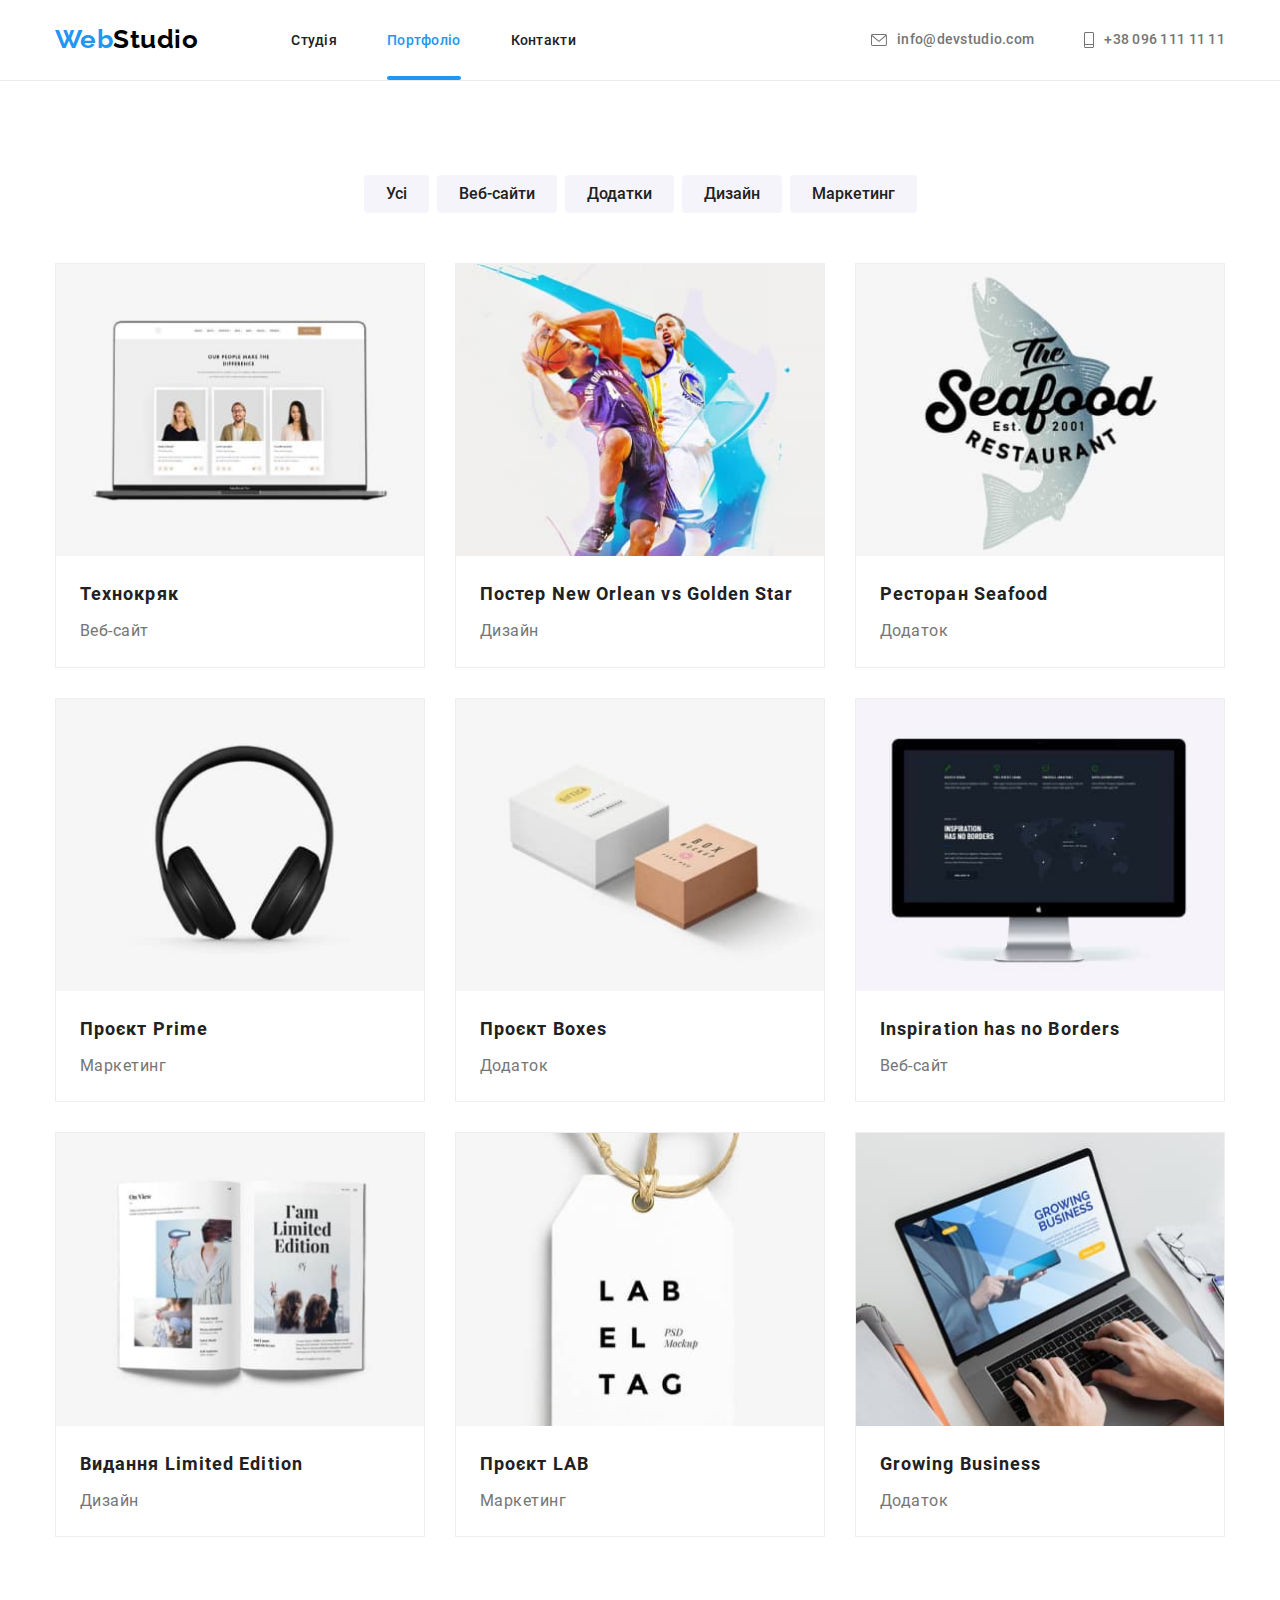
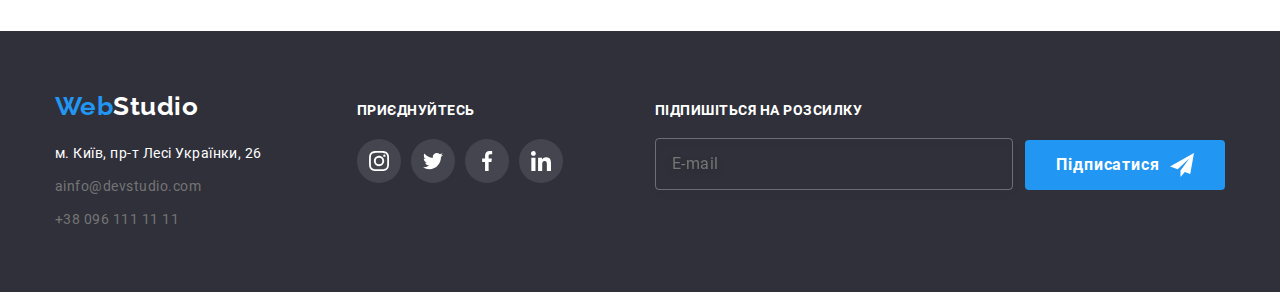
==== portfolio.html @ 69c7e371 "Клонує ДЗ-7" ====
<!DOCTYPE html>
<html lang="uk">
  <head>
    <meta charset="UTF-8" />
    <meta http-equiv="X-UA-Compatible" content="IE=edge" />
    <meta name="viewport" content="width=device-width, initial-scale=1.0" />
    <title>Portfolio</title>
    <link
      rel="stylesheet"
      href="https://cdnjs.cloudflare.com/ajax/libs/modern-normalize/1.1.0/modern-normalize.min.css"
    />
    <link rel="stylesheet" href="./css/main.min.css" />
  </head>
  <body>
    <header class="header">
      <div class="container">
        <div class="header__navigation">
          <nav class="site-nav">
            <a href="./index.html" lang="en" class="logo header__logo">
              <span>Web</span><span class="logo__text-studio">Studio</span>
            </a>
            <ul class="site-nav__list">
              <li class="site-nav__item">
                <a class="site-nav__link" href="./index.html">Студія</a>
              </li>
              <li class="site-nav__item">
                <a
                  class="site-nav__link site-nav__link--current"
                  href="./portfolio.html"
                  >Портфоліо</a
                >
              </li>
              <li class="site-nav__item">
                <a class="site-nav__link" href="#">Контакти</a>
              </li>
            </ul>
          </nav>
          <ul class="contacts">
            <li class="contacts__item">
              <a class="contacts__link" href="mailto:info@devstudio.com">
                <svg class="contacts__icon" width="16px" height="12px">
                  <use href="./images/icons.svg#icon-envelope"></use>
                </svg>
                info@devstudio.com</a
              >
            </li>
            <li class="contacts__item">
              <a class="contacts__link" href="tel:+380961111111">
                <svg class="contacts__icon" width="10px" height="16px">
                  <use href="./images/icons.svg#icon-smartphone"></use>
                </svg>
                +38 096 111 11 11</a
              >
            </li>
          </ul>
        </div>
      </div>
    </header>
    <main>
      <section>
        <div class="container">
          <h1 class="visually-hidden">Портфоліо</h1>
          <ul class="filter">
            <li class="filter__item">
              <button
                class="filter__button filter__button--unusual-padding"
                type="button"
              >
                Усі
              </button>
            </li>
            <li class="filter__item">
              <button class="filter__button" type="button">Веб-сайти</button>
            </li>
            <li class="filter__item">
              <button class="filter__button" type="button">Додатки</button>
            </li>
            <li class="filter__item">
              <button class="filter__button" type="button">Дизайн</button>
            </li>
            <li class="filter__item">
              <button class="filter__button" type="button">Маркетинг</button>
            </li>
          </ul>
          <ul class="portfolio-list">
            <li class="project">
              <a class="project__link" href="">
                <div class="project__sub">
                  <div class="project__sub-overlay">
                    <p class="project__sub-text">
                      Ресурс пропонує комплексні пропозиції з різним рівнем
                      функціоналу та сервісів. Все це дозволить відвідувачу
                      отримати вичерпні відомості про компанію чи приватну
                      особу.
                    </p>
                  </div>
                  <img
                    src="./images/portfolio1.jpg"
                    alt="на ноутбуці відкиритий веб-сайт"
                    width="370"
                    height="294"
                  />
                </div>
                <div class="project__text-wrapper">
                  <h2 class="project__title">Технокряк</h2>
                  <p class="project__text">Веб-сайт</p>
                </div>
              </a>
            </li>
            <li class="project">
              <a class="project__link" href="">
                <div class="project__sub">
                  <div class="project__sub-overlay">
                    <p class="project__sub-text">
                      Ресурс пропонує комплексні пропозиції з різним рівнем
                      функціоналу та сервісів. Все це дозволить відвідувачу
                      отримати вичерпні відомості про компанію чи приватну
                      особу.
                    </p>
                  </div>
                  <img
                    src="./images/portfolio2.jpg"
                    alt="два баскетболісти"
                    width="370"
                    height="294"
                  />
                </div>
                <div class="project__text-wrapper">
                  <h2 class="project__title">
                    Постер <span lang="en">New Orlean vs Golden Star</span>
                  </h2>
                  <p class="project__text">Дизайн</p>
                </div></a
              >
            </li>
            <li class="project">
              <a class="project__link" href=""
                ><div class="project__sub">
                  <div class="project__sub-overlay">
                    <p class="project__sub-text">
                      Ресурс пропонує комплексні пропозиції з різним рівнем
                      функціоналу та сервісів. Все це дозволить відвідувачу
                      отримати вичерпні відомості про компанію чи приватну
                      особу.
                    </p>
                  </div>
                  <img
                    src="./images/portfolio3.jpg"
                    alt="логотип ресторану"
                    width="370"
                    height="294"
                  />
                </div>
                <div class="project__text-wrapper">
                  <h2 class="project__title">
                    Ресторан <span lang="en">Seafood</span>
                  </h2>
                  <p class="project__text">Додаток</p>
                </div></a
              >
            </li>
            <li class="project">
              <a class="project__link" href=""
                ><div class="project__sub">
                  <div class="project__sub-overlay">
                    <p class="project__sub-text">
                      Ресурс пропонує комплексні пропозиції з різним рівнем
                      функціоналу та сервісів. Все це дозволить відвідувачу
                      отримати вичерпні відомості про компанію чи приватну
                      особу.
                    </p>
                  </div>
                  <img
                    src="./images/portfolio4.jpg"
                    alt="навушники"
                    width="370"
                    height="294"
                  />
                </div>
                <div class="project__text-wrapper">
                  <h2 class="project__title">
                    Проєкт <span lang="en">Prime</span>
                  </h2>
                  <p class="project__text">Маркетинг</p>
                </div></a
              >
            </li>
            <li class="project">
              <a class="project__link" href=""
                ><div class="project__sub">
                  <div class="project__sub-overlay">
                    <p class="project__sub-text">
                      Ресурс пропонує комплексні пропозиції з різним рівнем
                      функціоналу та сервісів. Все це дозволить відвідувачу
                      отримати вичерпні відомості про компанію чи приватну
                      особу.
                    </p>
                  </div>
                  <img
                    src="./images/portfolio5.jpg"
                    alt="два подарункові бокси"
                    width="370"
                    height="294"
                  />
                </div>

                <div class="project__text-wrapper">
                  <h2 class="project__title">
                    Проєкт <span lang="en">Boxes</span>
                  </h2>
                  <p class="project__text">Додаток</p>
                </div></a
              >
            </li>
            <li class="project">
              <a class="project__link" href="">
                <div class="project__sub">
                  <div class="project__sub-overlay">
                    <p class="project__sub-text">
                      Ресурс пропонує комплексні пропозиції з різним рівнем
                      функціоналу та сервісів. Все це дозволить відвідувачу
                      отримати вичерпні відомості про компанію чи приватну
                      особу.
                    </p>
                  </div>
                  <img
                    src="./images/portfolio6.jpg"
                    alt="моноблок"
                    width="370"
                    height="294"
                  />
                </div>
                <div class="project__text-wrapper">
                  <h2 class="project__title" lang="en">
                    Inspiration has no Borders
                  </h2>
                  <p class="project__text">Веб-сайт</p>
                </div></a
              >
            </li>
            <li class="project">
              <a class="project__link" href=""
                ><div class="project__sub">
                  <div class="project__sub-overlay">
                    <p class="project__sub-text">
                      Ресурс пропонує комплексні пропозиції з різним рівнем
                      функціоналу та сервісів. Все це дозволить відвідувачу
                      отримати вичерпні відомості про компанію чи приватну
                      особу.
                    </p>
                  </div>
                  <img
                    src="./images/portfolio7.jpg"
                    alt="книга"
                    width="370"
                    height="294"
                  />
                </div>
                <div class="project__text-wrapper">
                  <h2 class="project__title">
                    Видання <span lang="en">Limited Edition</span>
                  </h2>
                  <p class="project__text">Дизайн</p>
                </div></a
              >
            </li>
            <li class="project">
              <a class="project__link" href=""
                ><div class="project__sub">
                  <div class="project__sub-overlay">
                    <p class="project__sub-text">
                      Ресурс пропонує комплексні пропозиції з різним рівнем
                      функціоналу та сервісів. Все це дозволить відвідувачу
                      отримати вичерпні відомості про компанію чи приватну
                      особу.
                    </p>
                  </div>
                  <img
                    src="./images/portfolio8.jpg"
                    alt="бирка"
                    width="370"
                    height="294"
                  />
                </div>
                <div class="project__text-wrapper">
                  <h2 class="project__title">Проєкт <span>LAB</span></h2>
                  <p class="project__text">Маркетинг</p>
                </div></a
              >
            </li>
            <li class="project">
              <a class="project__link" href=""
                ><div class="project__sub">
                  <div class="project__sub-overlay">
                    <p class="project__sub-text">
                      Ресурс пропонує комплексні пропозиції з різним рівнем
                      функціоналу та сервісів. Все це дозволить відвідувачу
                      отримати вичерпні відомості про компанію чи приватну
                      особу.
                    </p>
                  </div>
                  <img
                    src="./images/portfolio9.jpg"
                    alt="людина користується ноутбуком"
                    width="370"
                    height="294"
                  />
                </div>
                <div class="project__text-wrapper">
                  <h2 class="project__title" lang="en">Growing Business</h2>
                  <p class="project__text">Додаток</p>
                </div></a
              >
            </li>
          </ul>
        </div>
      </section>
    </main>
    <footer class="footer">
      <div class="container">
        <div class="footer__container">
          <div class="footer__address-wrapper">
            <a class="logo footer__logo" href="./index.html" lang="en"
              ><span>Web</span
              ><span class="logo__text-studio logo__text-studio--white"
                >Studio</span
              ></a
            >
            <address>
              <ul class="footer__address-list">
                <li class="footer__address-item">
                  <a
                    class="footer__maps-link"
                    href="https://goo.gl/maps/6qPxD2orj38JxUZa8"
                    target="_blank"
                    rel="noopener noreferrer nofollow"
                    >м. Київ, пр-т Лесі Українки, 26</a
                  >
                </li>
                <li class="footer__address-item">
                  <a
                    class="footer__contact-link"
                    href="mailto:ainfo@devstudio.com"
                    >ainfo@devstudio.com</a
                  >
                </li>
                <li class="footer__address-item">
                  <a class="footer__contact-link" href="tel:+380961111111"
                    >+38 096 111 11 11</a
                  >
                </li>
              </ul>
            </address>
          </div>
          <div class="footer__follow">
            <h3 class="footer__folow-title">Приєднуйтесь</h3>
            <ul class="footer__follow-list">
              <li class="footer__follow-item">
                <a class="footer__follow-link" href="">
                  <svg class="footer__follow-icon" width="20" height="20">
                    <use href="./images/icons.svg#icon-instagram"></use>
                  </svg>
                </a>
              </li>
              <li class="footer__follow-item">
                <a class="footer__follow-link" href="">
                  <svg class="footer__follow-icon" width="20" height="20">
                    <use href="./images/icons.svg#icon-twitter"></use>
                  </svg>
                </a>
              </li>
              <li class="footer__follow-item">
                <a class="footer__follow-link" href="">
                  <svg class="footer__follow-icon" width="20" height="20">
                    <use href="./images/icons.svg#icon-facebook"></use>
                  </svg>
                </a>
              </li>
              <li class="footer__follow-item">
                <a class="footer__follow-link" href="">
                  <svg class="footer__follow-icon" width="20" height="20">
                    <use href="./images/icons.svg#icon-linkedin"></use>
                  </svg>
                </a>
              </li>
            </ul>
          </div>
          <div class="footer__subscribe-block">
            <h3 class="footer__subscribe-title">Підпишіться на розсилку</h3>
            <form class="footer__subscribe" name="subscribe-form">
              <label class="footer__subscribe-label"
                ><input
                  class="footer__subscribe-email"
                  type="email"
                  name="subscribe-email"
                  placeholder="E-mail"
              /></label>
              <button class="button footer__button" type="submit">
                Підписатися
                <svg class="footer__subscribe-icon" width="24" height="24">
                  <use href="./images/icons.svg#icon-send"></use>
                </svg>
              </button>
            </form>
          </div>
        </div>
      </div>
    </footer>
  </body>
</html>
---- css/main.min.css ----
@font-face{font-family:"Roboto";src:url("../../fonts/Roboto-Black.woff2") format("woff2"),url("../../fonts/Roboto-Black.woff") format("woff");font-weight:900;font-style:normal;font-display:swap}@font-face{font-family:"Roboto";src:url("../../fonts/Roboto-Bold.woff2") format("woff2"),url("../../fonts/Roboto-Bold.woff") format("woff");font-weight:700;font-style:normal;font-display:swap}@font-face{font-family:"Raleway";src:url("../../fonts/Raleway-Bold.woff2") format("woff2"),url("../../fonts/Raleway-Bold.woff") format("woff");font-weight:700;font-style:normal;font-display:swap}@font-face{font-family:"Roboto";src:url("../../fonts/Roboto-Medium.woff2") format("woff2"),url("../../fonts/Roboto-Medium.woff") format("woff");font-weight:500;font-style:normal;font-display:swap}@font-face{font-family:"Roboto";src:url("../../fonts/Roboto-Regular.woff2") format("woff2"),url("../../fonts/Roboto-Regular.woff") format("woff");font-weight:400;font-style:normal;font-display:swap}.team-section__list,.team-cards__net,.price,.portfolio-list,.contacts,.site-nav__list,.footer__follow-list,.footer__address-list,.filter,.clients,.advantages__list{list-style:none;margin:0px;padding:0px}.visually-hidden{position:absolute;white-space:nowrap;width:1px;height:1px;overflow:hidden;border:0;padding:0;clip:rect(0 0 0 0);-webkit-clip-path:inset(50%);clip-path:inset(50%);margin:-1px}h1,h2,h3,h4,h5,h6,p{margin:0;padding:0}body{background-color:#fff;color:#757575;font-family:"Roboto",sans-serif;letter-spacing:.03em}.container{width:100%;max-width:1200px;margin:0 auto;padding-right:15px;padding-left:15px}img{display:block;max-width:100%;height:auto}.advantages{margin-right:auto;margin-left:auto;padding-top:94px;padding-bottom:94px}.advantages__list{display:flex;gap:30px}.advantages__icon-wrapper{display:flex;align-items:center;justify-content:center;width:100%;height:120px;margin-bottom:30px;background-color:#f5f4fa;border-radius:4px}.advantages__item{width:calc((100% - 90px)/4);margin-right:30px}.advantages__item:last-child{margin-right:0}.advantages__secondary-title{margin-top:0px;margin-bottom:10px;color:#212121;font-weight:700;font-size:14px;line-height:1.14;text-transform:uppercase}.advantages__text{margin:0px;font-size:14px;line-height:1.71}.backdrop{position:fixed;top:0;left:0;width:100vw;height:100vh;transform:scale(1);transition:transform 1000ms cubic-bezier(0.4, 0, 0.2, 1),opacity 1000ms cubic-bezier(0.4, 0, 0.2, 1);background-color:rgba(0,0,0,.2)}.backdrop.is-hidden{transform:scale(0);transition:transform 1000ms cubic-bezier(0.4, 0, 0.2, 1),opacity 1000ms cubic-bezier(0.4, 0, 0.2, 1),visibility 1000ms cubic-bezier(0.4, 0, 0.2, 1)}.button{display:flex;align-items:center;justify-content:center;min-width:200px;height:50px;padding:10px;font-family:"Roboto",sans-serif;font-style:normal;font-weight:700;font-size:16px;line-height:1.9;letter-spacing:.06em;transition:color 250ms cubic-bezier(0.4, 0, 0.2, 1),background-color 250ms cubic-bezier(0.4, 0, 0.2, 1),border-radius 250ms cubic-bezier(0.4, 0, 0.2, 1),box-shadow 250ms cubic-bezier(0.4, 0, 0.2, 1);border:0px solid rgba(0,0,0,0);border-radius:4px;color:#fff;background-color:#2196f3;outline:none;cursor:pointer}.button:hover,.button:focus{background-color:#188ce8;box-shadow:0px 4px 4px rgba(0,0,0,.15)}.hero__button{padding:10px 32px;margin:auto}.footer__button__button:hover,.footer__button__button:focus{background-color:#188ce8;box-shadow:0px 4px 4px rgba(0,0,0,.15)}.modal__button-close{position:absolute;top:8px;right:8px}.button-close{width:30px;height:30px;background:#fff;border:1px solid rgba(0,0,0,.1);border-radius:50%;color:#212121;outline:none;cursor:pointer}.button-close__icon{position:absolute;top:50%;left:50%;transform:translate(-50%, -50%);transition:fill 250ms cubic-bezier(0.4, 0, 0.2, 1),translate 250ms cubic-bezier(0.4, 0, 0.2, 1);fill:currentColor}.button-close:hover .button-close__icon,.button-close:focus .button-close__icon{fill:#2196f3}.modal__button{margin:auto}.modal__button__button:hover,.modal__button__button:focus{background:#188ce8;box-shadow:0px 4px 4px rgba(0,0,0,.15)}.clients{display:flex;justify-content:center;gap:30px}.clients__item{width:calc((100% - 150px)/6);height:92px}.clients__link{display:flex;width:100%;height:100%;align-items:center;justify-content:center;border:1px solid #afb1b8;border-radius:4px;color:#afb1b8;transition:color 250ms cubic-bezier(0.4, 0, 0.2, 1),border-color 250ms cubic-bezier(0.4, 0, 0.2, 1)}.clients__link:hover,.clients__link:focus{color:#2196f3;border-color:#2196f3}.clients__icon{fill:currentColor}.filter{display:flex;justify-content:center;gap:8px;margin-bottom:50px;background:#fff}.filter__button{padding:6px 22px;text-align:center;font-family:"Roboto",sans-serif;font-style:normal;font-family:inherit;font-weight:500;font-size:16px;line-height:1.62;transition:color 250ms cubic-bezier(0.4, 0, 0.2, 1),background-color 250ms cubic-bezier(0.4, 0, 0.2, 1),border-radius 250ms cubic-bezier(0.4, 0, 0.2, 1),box-shadow 250ms cubic-bezier(0.4, 0, 0.2, 1);border:0px solid rgba(0,0,0,0);border-radius:4px;color:#212121;background-color:#f5f4fa;outline:none;cursor:pointer}.filter__button:hover,.filter__button:focus{color:#fff;background-color:#2196f3;border-radius:4px;box-shadow:0px 3px 1px rgba(0,0,0,.1),0px 1px 2px rgba(0,0,0,.08),0px 2px 2px rgba(0,0,0,.12)}.filter__button:hover--unusual-padding,.filter__button:focus--unusual-padding{padding-right:25px;padding-left:25px}.footer{padding-top:60px;padding-bottom:60px;background-color:#2f303a}.footer__container{display:flex;align-items:baseline}.footer__address-wrapper{margin-right:70px}.footer__maps-link{padding-right:25px}.footer__maps-link,.footer__contact-link{display:inline-block}.footer__maps-link{transition:color 250ms cubic-bezier(0.4, 0, 0.2, 1);color:#fff;font-style:normal;font-weight:400;font-size:14px;line-height:1.71;text-decoration:none;cursor:pointer}.footer__maps-link:hover,.footer__maps-link:focus{color:#2196f3}.footer__contact-link{transition:color 250ms cubic-bezier(0.4, 0, 0.2, 1);color:#757575;font-style:normal;font-weight:400;font-size:14px;line-height:1.71;text-decoration:none;cursor:pointer}.footer__contact-link:hover,.footer__contact-link:focus{color:#2196f3}.footer__address-item:not(:last-child){margin-bottom:9px}.footer__follow-list{display:flex}.footer__folow-title{margin-top:0;margin-bottom:20px;font-weight:700;font-size:14px;line-height:1.14;text-transform:uppercase;color:#fff}.footer__follow-item{display:flex;width:44px;height:44px}.footer__follow-link{display:flex;width:100%;height:100%;align-items:center;justify-content:center;transition:color 250ms cubic-bezier(0.4, 0, 0.2, 1),background-color 250ms cubic-bezier(0.4, 0, 0.2, 1);border-radius:50%;background-color:rgba(255,255,255,.1);color:#fff;cursor:pointer}.footer__follow-link:hover,.footer__follow-link:focus{color:#fff;background-color:#2196f3}.footer__follow-list{display:flex;gap:10px}.footer__follow-icon{fill:currentColor}.footer__subscribe{display:flex;align-items:flex-end;justify-content:flex-end;gap:12px;margin-left:auto}.footer__subscribe-title{margin-bottom:20px;font-weight:700;font-size:14px;line-height:16px;text-transform:uppercase;color:#fff}.footer__subscribe-block{width:570px;margin-left:auto}.footer__subscribe-label{width:100%}.footer__subscribe-email{padding:15px 16px 15px 16px;width:100%;transition:border-color 250ms cubic-bezier(0.4, 0, 0.2, 1);background-color:rgba(0,0,0,0);font-size:16px;line-height:1.25;letter-spacing:.03em;color:var(--primary-white-color);border:1px solid rgba(255,255,255,.3);filter:drop-shadow(0px 4px 4px rgba(0, 0, 0, 0.15));border-radius:4px;outline:none}.footer__subscribe-email:hover,.footer__subscribe-email:focus{border-color:#2196f3}.footer__subscribe-icon{fill:currentColor;margin-left:10px}.header{border-bottom:1px solid #ececec}.header__navigation{display:flex}.site-nav{display:flex;align-items:center}.site-nav__list{display:flex;align-items:center}.site-nav__item:not(:last-child){margin-right:50px}.site-nav__link{position:relative;padding-top:32px;padding-bottom:32px;transition:color 250ms cubic-bezier(0.4, 0, 0.2, 1);color:#212121;font-family:"Roboto",sans-serif;font-weight:500;font-size:14px;line-height:1.14;letter-spacing:.02em;text-decoration:none;cursor:pointer}.site-nav__link:hover,.site-nav__link:focus{color:#2196f3}.site-nav__link--current{color:#2196f3}.site-nav__link--current:after{position:absolute;bottom:0;display:block;content:"";width:100%;height:4px;background-color:#2196f3;border-radius:2px}.contacts{display:flex;margin:0px;margin-left:auto;align-items:center}.contacts__item:not(:last-child){margin-right:50px}.contacts__link{display:flex;align-items:center;gap:10px;width:100%;height:100%;padding-top:32px;padding-bottom:32px;transition:color 250ms cubic-bezier(0.4, 0, 0.2, 1);color:#757575;font-weight:500;font-size:14px;line-height:1.14;letter-spacing:.02em;text-decoration:none;cursor:pointer}.contacts__link:hover,.contacts__link:focus{color:#2196f3}.contacts__icon{fill:currentColor}.hero{margin-right:auto;margin-left:auto;width:100%;max-width:1600px;padding-top:200px;padding-bottom:200px;background-color:#2f303a;background-image:linear-gradient(rgba(47, 48, 58, 0.4), rgba(47, 48, 58, 0.4)),url(../images/herobg.jpg);background-repeat:no-repeat;background-position:center;text-align:center}.hero__title{height:120px;width:696px;margin:0 auto;margin-bottom:30px;color:#fff;font-weight:900;font-size:44px;line-height:1.36;letter-spacing:.06em;text-transform:uppercase}.logo{display:inline-block;font-family:"Raleway",sans-serif;font-weight:700;font-size:26px;line-height:1.19;color:#2196f3;text-decoration:none;cursor:pointer}.logo__text-studio{color:#000}.logo__text-studio--white{color:#fff}.header__logo{padding-top:24px;padding-bottom:25px;margin-right:93px}.footer__logo{margin-bottom:20px}.modal{position:absolute;top:50%;left:50%;transform:translate(-50%, -50%);width:528px;height:581px;padding:40px;background:#fff;box-shadow:0px 1px 3px rgba(0,0,0,.12),0px 1px 1px rgba(0,0,0,.14),0px 2px 1px rgba(0,0,0,.2);border-radius:4px}.modal__form{display:flex;flex-direction:column}.modal__title{margin-bottom:12px;font-weight:700;font-size:20px;line-height:1.15;text-align:center;color:#212121}.modal__label{margin-bottom:10px;font-size:12px;line-height:1.16;letter-spacing:.01em;color:#757575}.modal__label-comment{margin-bottom:20px;font-size:12px;line-height:1.16;letter-spacing:.01em;color:#757575}.modal__input{width:100%;height:40px;padding-right:12px;padding-left:42px;transition:fill 250ms cubic-bezier(0.4, 0, 0.2, 1),border-color 250ms cubic-bezier(0.4, 0, 0.2, 1);border:1px solid rgba(33,33,33,.2);border-radius:4px;outline:none}.modal__input:focus,.modal__input:focus+.modal__input-icon{border-color:#2196f3;fill:#2196f3}.modal__input-wrapper{position:relative;display:block;width:100%;margin-top:4px}.modal__input-icon{position:absolute;top:50%;left:12px;transform:translateY(-50%);transition:fill 250ms cubic-bezier(0.4, 0, 0.2, 1),border-color 250ms cubic-bezier(0.4, 0, 0.2, 1)}.modal__comment{display:block;width:100%;height:120px;margin-top:4px;padding:12px 16px;resize:none;transition:fill 250ms cubic-bezier(0.4, 0, 0.2, 1),border-color 250ms cubic-bezier(0.4, 0, 0.2, 1);border:1px solid rgba(33,33,33,.2);border-radius:4px;outline:none}.modal__comment:focus{border-color:#2196f3;fill:#2196f3}.modal__comment:-moz-placeholder-shown{color:rgba(117,117,117,.5)}.modal__comment:-ms-input-placeholder{color:rgba(117,117,117,.5)}.modal__comment:placeholder-shown{color:rgba(117,117,117,.5)}.modal__checkbox-label{display:flex;align-items:center;justify-content:center;gap:7px;margin-bottom:30px;font-size:14px;line-height:1.71;color:#757575;cursor:pointer}.modal__checkbox{-webkit-appearance:none;-moz-appearance:none;appearance:none}.modal__checkbox:checked+.modal__checbox-castom{background-color:#2196f3;border-color:rgba(0,0,0,0)}.modal__checbox-castom{position:relative;display:flex;justify-content:center;align-items:center;width:16px;height:15px;border:2px solid #212121;transition:background-color 250ms cubic-bezier(0.4, 0, 0.2, 1),border-color 250ms cubic-bezier(0.4, 0, 0.2, 1);border-radius:2px;cursor:pointer}.modal__checkbox-icon{fill:#fff;border-radius:2px}.modal__checkbox-link{color:#2196f3;text-decoration:underline;outline:none}.modal__checkbox-link:focus{border:1px solid #2196f3;border-radius:2px;z-index:1}.is-hidden{visibility:hidden;opacity:0;pointer-events:none}.portfolio-list{display:flex;flex-wrap:wrap}.price-section{padding-top:0}.price{display:flex}.price__item{position:relative;width:calc((100% - 60px)/3)}.price__item:not(:last-child){margin-right:30px}.price__title-wrapper{position:absolute;bottom:0;display:flex;justify-content:center;align-items:center;width:100%;height:70px;color:#fff;background:rgba(47,48,58,.8)}.price__title{font-style:normal;font-weight:700;font-size:14px;line-height:1.14;text-transform:uppercase}.project{position:relative;width:calc((100% - 60px)/3);border:1px solid #eee}.project__link{display:block;text-decoration:none;color:inherit;transition:box-shadow 250ms cubic-bezier(0.4, 0, 0.2, 1)}.project__link:hover,.project__link:focus{box-shadow:0px 1px 1px rgba(0,0,0,.12),0px 4px 4px rgba(0,0,0,.06),1px 4px 6px rgba(0,0,0,.16)}.project__link:hover .project__sub-overlay,.project__link:focus .project__sub-overlay{transform:translate(0);opacity:1}.project__sub{position:relative;overflow:hidden}.project__sub-overlay{position:absolute;transform:translateY(101%);transition:transform 250ms cubic-bezier(0.4, 0, 0.2, 1),opacity 250ms cubic-bezier(0.4, 0, 0.2, 1);opacity:0;pointer-events:none;width:100%;height:100%;padding:63px 24px;background-color:rgba(33,150,243,.9)}.project__sub-text{font-size:18px;line-height:1.5;color:#fff}.project:not(:nth-child(3n)){margin-right:30px}.project:not(:nth-last-child(-n+3)){margin-bottom:30px}.project__title{margin-top:0px;margin-bottom:4px;color:#212121;font-weight:700;font-size:18px;line-height:2;letter-spacing:.06em}.project__text{margin:0px;font-size:16px;line-height:1.9}.project__text-wrapper{padding:20px 24px}section{margin-right:auto;margin-left:auto;padding-top:94px;padding-bottom:94px}.section-title{margin-top:0px;margin-bottom:50px;color:#212121;font-weight:700;font-size:36px;line-height:1.17;text-align:center}.team-cards{background:#fff;width:calc((100% - 90px)/4);box-shadow:0px 1px 3px rgba(0,0,0,.12),0px 1px 1px rgba(0,0,0,.14),0px 2px 1px rgba(0,0,0,.2);border-radius:0px 0px 4px 4px}.team-cards:not(:last-child){margin-right:30px}.team-cards__text-wrapper{padding-top:30px;padding-bottom:30px;text-align:center}.team-cards__title{margin-top:0px;margin-bottom:10px;color:#212121;font-weight:500;font-size:16px;line-height:1.19;text-align:center}.team-cards__text{margin:16px;font-size:16px;line-height:1.19;text-align:center}.team-cards__net{display:flex;justify-content:center;gap:10px}.team-cards__link{display:flex;width:44px;height:44px;align-items:center;justify-content:center;border-radius:50%;color:#afb1b8;cursor:pointer;transition:color 250ms cubic-bezier(0.4, 0, 0.2, 1),background-color 250ms cubic-bezier(0.4, 0, 0.2, 1)}.team-cards__link:hover,.team-cards__link:focus{color:#fff;background-color:#2196f3}.team-cards__icon{fill:currentColor}.team-section{background-color:#f5f4fa}.team-section__list{display:flex}/*# sourceMappingURL=main.min.css.map */
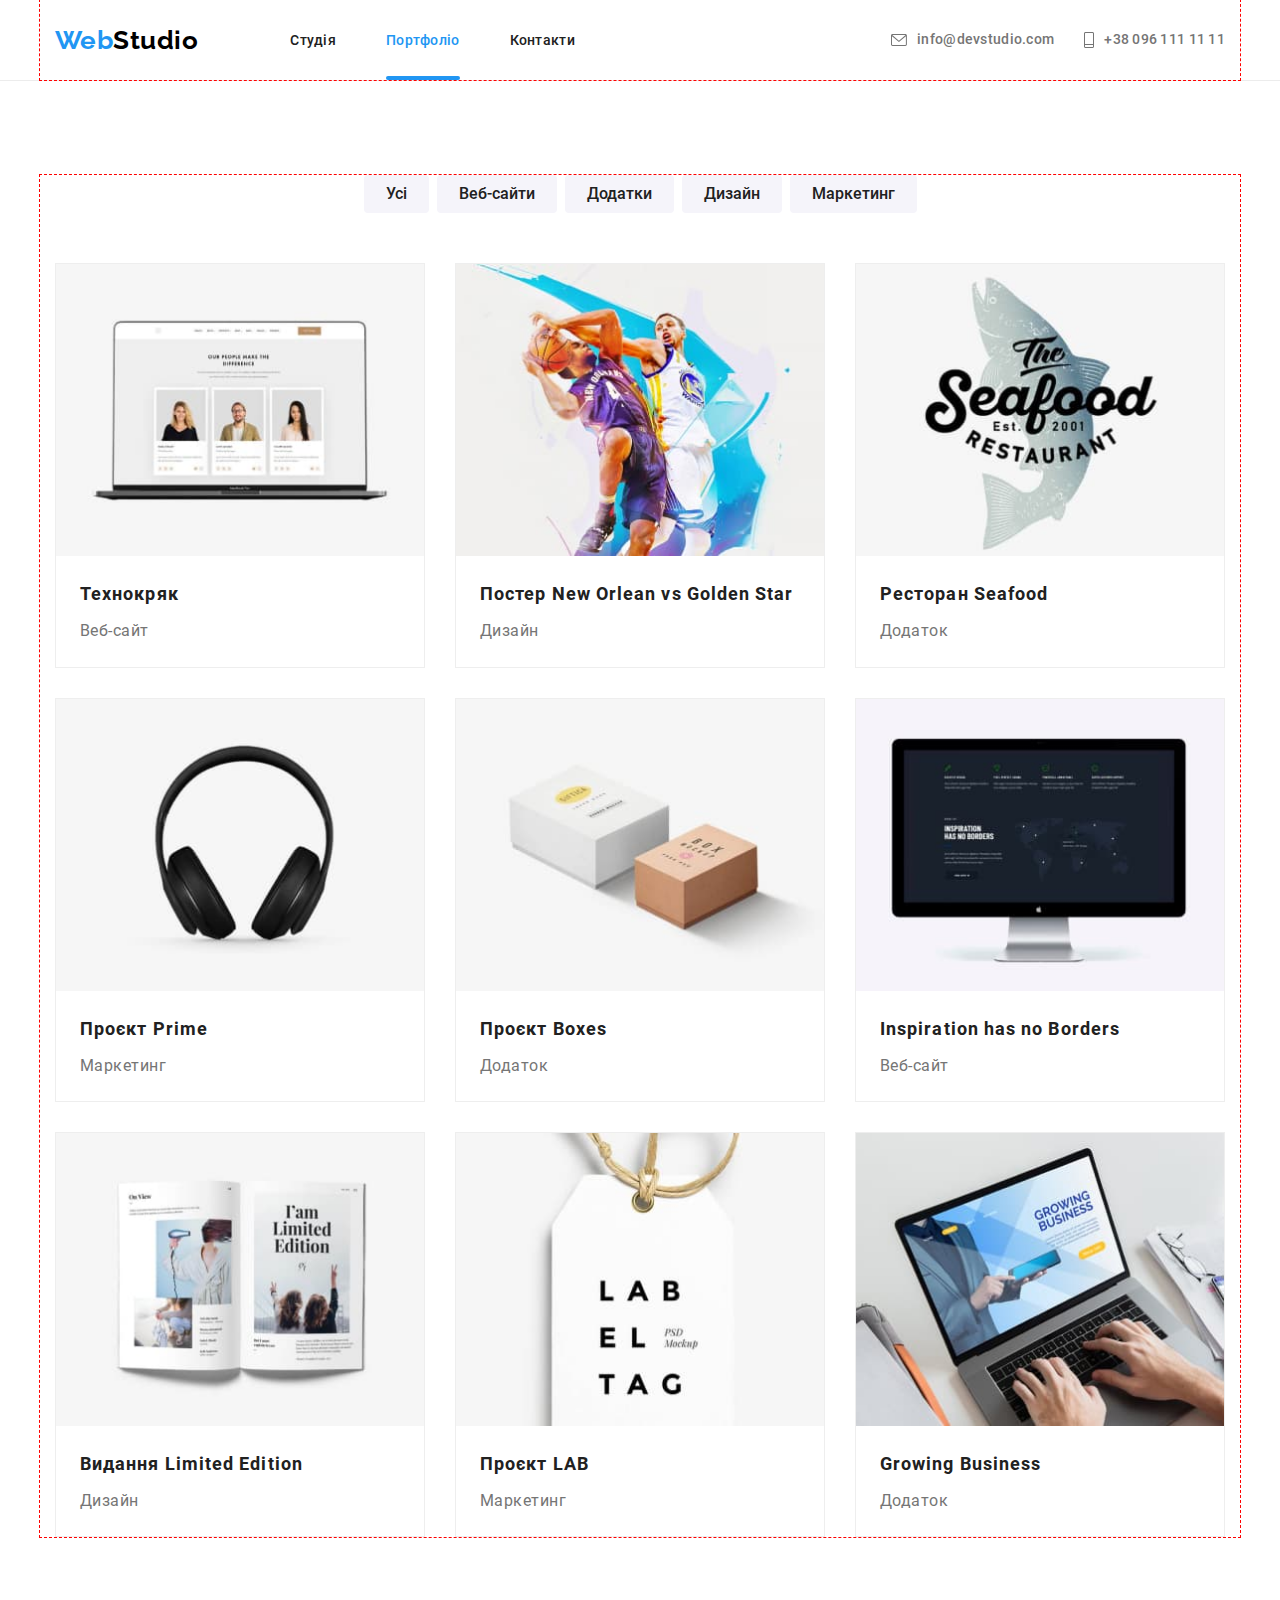
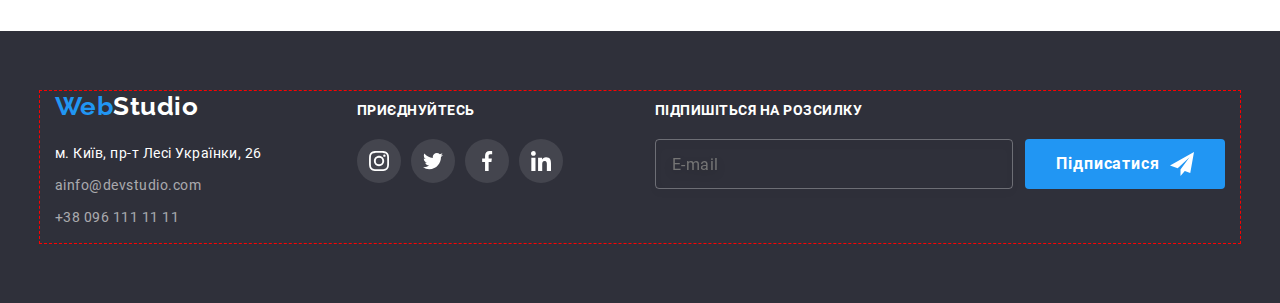
==== commit dd17cb51: "Повністю завершує верстку index.html" ====
--- a/portfolio.html
+++ b/portfolio.html
@@ -319,71 +319,73 @@
     <footer class="footer">
       <div class="container">
         <div class="footer__container">
-          <div class="footer__address-wrapper">
-            <a class="logo footer__logo" href="./index.html" lang="en"
-              ><span>Web</span
-              ><span class="logo__text-studio logo__text-studio--white"
-                >Studio</span
-              ></a
-            >
-            <address>
-              <ul class="footer__address-list">
-                <li class="footer__address-item">
-                  <a
-                    class="footer__maps-link"
-                    href="https://goo.gl/maps/6qPxD2orj38JxUZa8"
-                    target="_blank"
-                    rel="noopener noreferrer nofollow"
-                    >м. Київ, пр-т Лесі Українки, 26</a
-                  >
+          <div class="footer__contacts-wrapper">
+            <div class="footer__address-wrapper">
+              <a class="logo footer__logo" href="./index.html" lang="en"
+                ><span>Web</span
+                ><span class="logo__text-studio logo__text-studio--white"
+                  >Studio</span
+                ></a
+              >
+              <address>
+                <ul class="footer__address-list">
+                  <li class="footer__address-item">
+                    <a
+                      class="footer__maps-link"
+                      href="https://goo.gl/maps/6qPxD2orj38JxUZa8"
+                      target="_blank"
+                      rel="noopener noreferrer nofollow"
+                      >м. Київ, пр-т Лесі Українки, 26</a
+                    >
+                  </li>
+                  <li class="footer__address-item">
+                    <a
+                      class="footer__contact-link"
+                      href="mailto:ainfo@devstudio.com"
+                      >ainfo@devstudio.com</a
+                    >
+                  </li>
+                  <li class="footer__address-item">
+                    <a class="footer__contact-link" href="tel:+380961111111"
+                      >+38 096 111 11 11</a
+                    >
+                  </li>
+                </ul>
+              </address>
+            </div>
+            <div class="footer__follow-wraprer">
+              <h3 class="footer__folow-title">Приєднуйтесь</h3>
+              <ul class="footer__follow-list">
+                <li class="footer__follow-item">
+                  <a class="footer__follow-link" href="">
+                    <svg class="footer__follow-icon" width="20" height="20">
+                      <use href="./images/icons.svg#icon-instagram"></use>
+                    </svg>
+                  </a>
                 </li>
-                <li class="footer__address-item">
-                  <a
-                    class="footer__contact-link"
-                    href="mailto:ainfo@devstudio.com"
-                    >ainfo@devstudio.com</a
-                  >
+                <li class="footer__follow-item">
+                  <a class="footer__follow-link" href="">
+                    <svg class="footer__follow-icon" width="20" height="20">
+                      <use href="./images/icons.svg#icon-twitter"></use>
+                    </svg>
+                  </a>
                 </li>
-                <li class="footer__address-item">
-                  <a class="footer__contact-link" href="tel:+380961111111"
-                    >+38 096 111 11 11</a
-                  >
+                <li class="footer__follow-item">
+                  <a class="footer__follow-link" href="">
+                    <svg class="footer__follow-icon" width="20" height="20">
+                      <use href="./images/icons.svg#icon-facebook"></use>
+                    </svg>
+                  </a>
+                </li>
+                <li class="footer__follow-item">
+                  <a class="footer__follow-link" href="">
+                    <svg class="footer__follow-icon" width="20" height="20">
+                      <use href="./images/icons.svg#icon-linkedin"></use>
+                    </svg>
+                  </a>
                 </li>
               </ul>
-            </address>
-          </div>
-          <div class="footer__follow">
-            <h3 class="footer__folow-title">Приєднуйтесь</h3>
-            <ul class="footer__follow-list">
-              <li class="footer__follow-item">
-                <a class="footer__follow-link" href="">
-                  <svg class="footer__follow-icon" width="20" height="20">
-                    <use href="./images/icons.svg#icon-instagram"></use>
-                  </svg>
-                </a>
-              </li>
-              <li class="footer__follow-item">
-                <a class="footer__follow-link" href="">
-                  <svg class="footer__follow-icon" width="20" height="20">
-                    <use href="./images/icons.svg#icon-twitter"></use>
-                  </svg>
-                </a>
-              </li>
-              <li class="footer__follow-item">
-                <a class="footer__follow-link" href="">
-                  <svg class="footer__follow-icon" width="20" height="20">
-                    <use href="./images/icons.svg#icon-facebook"></use>
-                  </svg>
-                </a>
-              </li>
-              <li class="footer__follow-item">
-                <a class="footer__follow-link" href="">
-                  <svg class="footer__follow-icon" width="20" height="20">
-                    <use href="./images/icons.svg#icon-linkedin"></use>
-                  </svg>
-                </a>
-              </li>
-            </ul>
+            </div>
           </div>
           <div class="footer__subscribe-block">
             <h3 class="footer__subscribe-title">Підпишіться на розсилку</h3>
--- a/css/main.min.css
+++ b/css/main.min.css
@@ -1 +1 @@
-@font-face{font-family:"Roboto";src:url("../../fonts/Roboto-Black.woff2") format("woff2"),url("../../fonts/Roboto-Black.woff") format("woff");font-weight:900;font-style:normal;font-display:swap}@font-face{font-family:"Roboto";src:url("../../fonts/Roboto-Bold.woff2") format("woff2"),url("../../fonts/Roboto-Bold.woff") format("woff");font-weight:700;font-style:normal;font-display:swap}@font-face{font-family:"Raleway";src:url("../../fonts/Raleway-Bold.woff2") format("woff2"),url("../../fonts/Raleway-Bold.woff") format("woff");font-weight:700;font-style:normal;font-display:swap}@font-face{font-family:"Roboto";src:url("../../fonts/Roboto-Medium.woff2") format("woff2"),url("../../fonts/Roboto-Medium.woff") format("woff");font-weight:500;font-style:normal;font-display:swap}@font-face{font-family:"Roboto";src:url("../../fonts/Roboto-Regular.woff2") format("woff2"),url("../../fonts/Roboto-Regular.woff") format("woff");font-weight:400;font-style:normal;font-display:swap}.team-section__list,.team-cards__net,.price,.portfolio-list,.contacts,.site-nav__list,.footer__follow-list,.footer__address-list,.filter,.clients,.advantages__list{list-style:none;margin:0px;padding:0px}.visually-hidden{position:absolute;white-space:nowrap;width:1px;height:1px;overflow:hidden;border:0;padding:0;clip:rect(0 0 0 0);-webkit-clip-path:inset(50%);clip-path:inset(50%);margin:-1px}h1,h2,h3,h4,h5,h6,p{margin:0;padding:0}body{background-color:#fff;color:#757575;font-family:"Roboto",sans-serif;letter-spacing:.03em}.container{width:100%;max-width:1200px;margin:0 auto;padding-right:15px;padding-left:15px}img{display:block;max-width:100%;height:auto}.advantages{margin-right:auto;margin-left:auto;padding-top:94px;padding-bottom:94px}.advantages__list{display:flex;gap:30px}.advantages__icon-wrapper{display:flex;align-items:center;justify-content:center;width:100%;height:120px;margin-bottom:30px;background-color:#f5f4fa;border-radius:4px}.advantages__item{width:calc((100% - 90px)/4);margin-right:30px}.advantages__item:last-child{margin-right:0}.advantages__secondary-title{margin-top:0px;margin-bottom:10px;color:#212121;font-weight:700;font-size:14px;line-height:1.14;text-transform:uppercase}.advantages__text{margin:0px;font-size:14px;line-height:1.71}.backdrop{position:fixed;top:0;left:0;width:100vw;height:100vh;transform:scale(1);transition:transform 1000ms cubic-bezier(0.4, 0, 0.2, 1),opacity 1000ms cubic-bezier(0.4, 0, 0.2, 1);background-color:rgba(0,0,0,.2)}.backdrop.is-hidden{transform:scale(0);transition:transform 1000ms cubic-bezier(0.4, 0, 0.2, 1),opacity 1000ms cubic-bezier(0.4, 0, 0.2, 1),visibility 1000ms cubic-bezier(0.4, 0, 0.2, 1)}.button{display:flex;align-items:center;justify-content:center;min-width:200px;height:50px;padding:10px;font-family:"Roboto",sans-serif;font-style:normal;font-weight:700;font-size:16px;line-height:1.9;letter-spacing:.06em;transition:color 250ms cubic-bezier(0.4, 0, 0.2, 1),background-color 250ms cubic-bezier(0.4, 0, 0.2, 1),border-radius 250ms cubic-bezier(0.4, 0, 0.2, 1),box-shadow 250ms cubic-bezier(0.4, 0, 0.2, 1);border:0px solid rgba(0,0,0,0);border-radius:4px;color:#fff;background-color:#2196f3;outline:none;cursor:pointer}.button:hover,.button:focus{background-color:#188ce8;box-shadow:0px 4px 4px rgba(0,0,0,.15)}.hero__button{padding:10px 32px;margin:auto}.footer__button__button:hover,.footer__button__button:focus{background-color:#188ce8;box-shadow:0px 4px 4px rgba(0,0,0,.15)}.modal__button-close{position:absolute;top:8px;right:8px}.button-close{width:30px;height:30px;background:#fff;border:1px solid rgba(0,0,0,.1);border-radius:50%;color:#212121;outline:none;cursor:pointer}.button-close__icon{position:absolute;top:50%;left:50%;transform:translate(-50%, -50%);transition:fill 250ms cubic-bezier(0.4, 0, 0.2, 1),translate 250ms cubic-bezier(0.4, 0, 0.2, 1);fill:currentColor}.button-close:hover .button-close__icon,.button-close:focus .button-close__icon{fill:#2196f3}.modal__button{margin:auto}.modal__button__button:hover,.modal__button__button:focus{background:#188ce8;box-shadow:0px 4px 4px rgba(0,0,0,.15)}.clients{display:flex;justify-content:center;gap:30px}.clients__item{width:calc((100% - 150px)/6);height:92px}.clients__link{display:flex;width:100%;height:100%;align-items:center;justify-content:center;border:1px solid #afb1b8;border-radius:4px;color:#afb1b8;transition:color 250ms cubic-bezier(0.4, 0, 0.2, 1),border-color 250ms cubic-bezier(0.4, 0, 0.2, 1)}.clients__link:hover,.clients__link:focus{color:#2196f3;border-color:#2196f3}.clients__icon{fill:currentColor}.filter{display:flex;justify-content:center;gap:8px;margin-bottom:50px;background:#fff}.filter__button{padding:6px 22px;text-align:center;font-family:"Roboto",sans-serif;font-style:normal;font-family:inherit;font-weight:500;font-size:16px;line-height:1.62;transition:color 250ms cubic-bezier(0.4, 0, 0.2, 1),background-color 250ms cubic-bezier(0.4, 0, 0.2, 1),border-radius 250ms cubic-bezier(0.4, 0, 0.2, 1),box-shadow 250ms cubic-bezier(0.4, 0, 0.2, 1);border:0px solid rgba(0,0,0,0);border-radius:4px;color:#212121;background-color:#f5f4fa;outline:none;cursor:pointer}.filter__button:hover,.filter__button:focus{color:#fff;background-color:#2196f3;border-radius:4px;box-shadow:0px 3px 1px rgba(0,0,0,.1),0px 1px 2px rgba(0,0,0,.08),0px 2px 2px rgba(0,0,0,.12)}.filter__button:hover--unusual-padding,.filter__button:focus--unusual-padding{padding-right:25px;padding-left:25px}.footer{padding-top:60px;padding-bottom:60px;background-color:#2f303a}.footer__container{display:flex;align-items:baseline}.footer__address-wrapper{margin-right:70px}.footer__maps-link{padding-right:25px}.footer__maps-link,.footer__contact-link{display:inline-block}.footer__maps-link{transition:color 250ms cubic-bezier(0.4, 0, 0.2, 1);color:#fff;font-style:normal;font-weight:400;font-size:14px;line-height:1.71;text-decoration:none;cursor:pointer}.footer__maps-link:hover,.footer__maps-link:focus{color:#2196f3}.footer__contact-link{transition:color 250ms cubic-bezier(0.4, 0, 0.2, 1);color:#757575;font-style:normal;font-weight:400;font-size:14px;line-height:1.71;text-decoration:none;cursor:pointer}.footer__contact-link:hover,.footer__contact-link:focus{color:#2196f3}.footer__address-item:not(:last-child){margin-bottom:9px}.footer__follow-list{display:flex}.footer__folow-title{margin-top:0;margin-bottom:20px;font-weight:700;font-size:14px;line-height:1.14;text-transform:uppercase;color:#fff}.footer__follow-item{display:flex;width:44px;height:44px}.footer__follow-link{display:flex;width:100%;height:100%;align-items:center;justify-content:center;transition:color 250ms cubic-bezier(0.4, 0, 0.2, 1),background-color 250ms cubic-bezier(0.4, 0, 0.2, 1);border-radius:50%;background-color:rgba(255,255,255,.1);color:#fff;cursor:pointer}.footer__follow-link:hover,.footer__follow-link:focus{color:#fff;background-color:#2196f3}.footer__follow-list{display:flex;gap:10px}.footer__follow-icon{fill:currentColor}.footer__subscribe{display:flex;align-items:flex-end;justify-content:flex-end;gap:12px;margin-left:auto}.footer__subscribe-title{margin-bottom:20px;font-weight:700;font-size:14px;line-height:16px;text-transform:uppercase;color:#fff}.footer__subscribe-block{width:570px;margin-left:auto}.footer__subscribe-label{width:100%}.footer__subscribe-email{padding:15px 16px 15px 16px;width:100%;transition:border-color 250ms cubic-bezier(0.4, 0, 0.2, 1);background-color:rgba(0,0,0,0);font-size:16px;line-height:1.25;letter-spacing:.03em;color:var(--primary-white-color);border:1px solid rgba(255,255,255,.3);filter:drop-shadow(0px 4px 4px rgba(0, 0, 0, 0.15));border-radius:4px;outline:none}.footer__subscribe-email:hover,.footer__subscribe-email:focus{border-color:#2196f3}.footer__subscribe-icon{fill:currentColor;margin-left:10px}.header{border-bottom:1px solid #ececec}.header__navigation{display:flex}.site-nav{display:flex;align-items:center}.site-nav__list{display:flex;align-items:center}.site-nav__item:not(:last-child){margin-right:50px}.site-nav__link{position:relative;padding-top:32px;padding-bottom:32px;transition:color 250ms cubic-bezier(0.4, 0, 0.2, 1);color:#212121;font-family:"Roboto",sans-serif;font-weight:500;font-size:14px;line-height:1.14;letter-spacing:.02em;text-decoration:none;cursor:pointer}.site-nav__link:hover,.site-nav__link:focus{color:#2196f3}.site-nav__link--current{color:#2196f3}.site-nav__link--current:after{position:absolute;bottom:0;display:block;content:"";width:100%;height:4px;background-color:#2196f3;border-radius:2px}.contacts{display:flex;margin:0px;margin-left:auto;align-items:center}.contacts__item:not(:last-child){margin-right:50px}.contacts__link{display:flex;align-items:center;gap:10px;width:100%;height:100%;padding-top:32px;padding-bottom:32px;transition:color 250ms cubic-bezier(0.4, 0, 0.2, 1);color:#757575;font-weight:500;font-size:14px;line-height:1.14;letter-spacing:.02em;text-decoration:none;cursor:pointer}.contacts__link:hover,.contacts__link:focus{color:#2196f3}.contacts__icon{fill:currentColor}.hero{margin-right:auto;margin-left:auto;width:100%;max-width:1600px;padding-top:200px;padding-bottom:200px;background-color:#2f303a;background-image:linear-gradient(rgba(47, 48, 58, 0.4), rgba(47, 48, 58, 0.4)),url(../images/herobg.jpg);background-repeat:no-repeat;background-position:center;text-align:center}.hero__title{height:120px;width:696px;margin:0 auto;margin-bottom:30px;color:#fff;font-weight:900;font-size:44px;line-height:1.36;letter-spacing:.06em;text-transform:uppercase}.logo{display:inline-block;font-family:"Raleway",sans-serif;font-weight:700;font-size:26px;line-height:1.19;color:#2196f3;text-decoration:none;cursor:pointer}.logo__text-studio{color:#000}.logo__text-studio--white{color:#fff}.header__logo{padding-top:24px;padding-bottom:25px;margin-right:93px}.footer__logo{margin-bottom:20px}.modal{position:absolute;top:50%;left:50%;transform:translate(-50%, -50%);width:528px;height:581px;padding:40px;background:#fff;box-shadow:0px 1px 3px rgba(0,0,0,.12),0px 1px 1px rgba(0,0,0,.14),0px 2px 1px rgba(0,0,0,.2);border-radius:4px}.modal__form{display:flex;flex-direction:column}.modal__title{margin-bottom:12px;font-weight:700;font-size:20px;line-height:1.15;text-align:center;color:#212121}.modal__label{margin-bottom:10px;font-size:12px;line-height:1.16;letter-spacing:.01em;color:#757575}.modal__label-comment{margin-bottom:20px;font-size:12px;line-height:1.16;letter-spacing:.01em;color:#757575}.modal__input{width:100%;height:40px;padding-right:12px;padding-left:42px;transition:fill 250ms cubic-bezier(0.4, 0, 0.2, 1),border-color 250ms cubic-bezier(0.4, 0, 0.2, 1);border:1px solid rgba(33,33,33,.2);border-radius:4px;outline:none}.modal__input:focus,.modal__input:focus+.modal__input-icon{border-color:#2196f3;fill:#2196f3}.modal__input-wrapper{position:relative;display:block;width:100%;margin-top:4px}.modal__input-icon{position:absolute;top:50%;left:12px;transform:translateY(-50%);transition:fill 250ms cubic-bezier(0.4, 0, 0.2, 1),border-color 250ms cubic-bezier(0.4, 0, 0.2, 1)}.modal__comment{display:block;width:100%;height:120px;margin-top:4px;padding:12px 16px;resize:none;transition:fill 250ms cubic-bezier(0.4, 0, 0.2, 1),border-color 250ms cubic-bezier(0.4, 0, 0.2, 1);border:1px solid rgba(33,33,33,.2);border-radius:4px;outline:none}.modal__comment:focus{border-color:#2196f3;fill:#2196f3}.modal__comment:-moz-placeholder-shown{color:rgba(117,117,117,.5)}.modal__comment:-ms-input-placeholder{color:rgba(117,117,117,.5)}.modal__comment:placeholder-shown{color:rgba(117,117,117,.5)}.modal__checkbox-label{display:flex;align-items:center;justify-content:center;gap:7px;margin-bottom:30px;font-size:14px;line-height:1.71;color:#757575;cursor:pointer}.modal__checkbox{-webkit-appearance:none;-moz-appearance:none;appearance:none}.modal__checkbox:checked+.modal__checbox-castom{background-color:#2196f3;border-color:rgba(0,0,0,0)}.modal__checbox-castom{position:relative;display:flex;justify-content:center;align-items:center;width:16px;height:15px;border:2px solid #212121;transition:background-color 250ms cubic-bezier(0.4, 0, 0.2, 1),border-color 250ms cubic-bezier(0.4, 0, 0.2, 1);border-radius:2px;cursor:pointer}.modal__checkbox-icon{fill:#fff;border-radius:2px}.modal__checkbox-link{color:#2196f3;text-decoration:underline;outline:none}.modal__checkbox-link:focus{border:1px solid #2196f3;border-radius:2px;z-index:1}.is-hidden{visibility:hidden;opacity:0;pointer-events:none}.portfolio-list{display:flex;flex-wrap:wrap}.price-section{padding-top:0}.price{display:flex}.price__item{position:relative;width:calc((100% - 60px)/3)}.price__item:not(:last-child){margin-right:30px}.price__title-wrapper{position:absolute;bottom:0;display:flex;justify-content:center;align-items:center;width:100%;height:70px;color:#fff;background:rgba(47,48,58,.8)}.price__title{font-style:normal;font-weight:700;font-size:14px;line-height:1.14;text-transform:uppercase}.project{position:relative;width:calc((100% - 60px)/3);border:1px solid #eee}.project__link{display:block;text-decoration:none;color:inherit;transition:box-shadow 250ms cubic-bezier(0.4, 0, 0.2, 1)}.project__link:hover,.project__link:focus{box-shadow:0px 1px 1px rgba(0,0,0,.12),0px 4px 4px rgba(0,0,0,.06),1px 4px 6px rgba(0,0,0,.16)}.project__link:hover .project__sub-overlay,.project__link:focus .project__sub-overlay{transform:translate(0);opacity:1}.project__sub{position:relative;overflow:hidden}.project__sub-overlay{position:absolute;transform:translateY(101%);transition:transform 250ms cubic-bezier(0.4, 0, 0.2, 1),opacity 250ms cubic-bezier(0.4, 0, 0.2, 1);opacity:0;pointer-events:none;width:100%;height:100%;padding:63px 24px;background-color:rgba(33,150,243,.9)}.project__sub-text{font-size:18px;line-height:1.5;color:#fff}.project:not(:nth-child(3n)){margin-right:30px}.project:not(:nth-last-child(-n+3)){margin-bottom:30px}.project__title{margin-top:0px;margin-bottom:4px;color:#212121;font-weight:700;font-size:18px;line-height:2;letter-spacing:.06em}.project__text{margin:0px;font-size:16px;line-height:1.9}.project__text-wrapper{padding:20px 24px}section{margin-right:auto;margin-left:auto;padding-top:94px;padding-bottom:94px}.section-title{margin-top:0px;margin-bottom:50px;color:#212121;font-weight:700;font-size:36px;line-height:1.17;text-align:center}.team-cards{background:#fff;width:calc((100% - 90px)/4);box-shadow:0px 1px 3px rgba(0,0,0,.12),0px 1px 1px rgba(0,0,0,.14),0px 2px 1px rgba(0,0,0,.2);border-radius:0px 0px 4px 4px}.team-cards:not(:last-child){margin-right:30px}.team-cards__text-wrapper{padding-top:30px;padding-bottom:30px;text-align:center}.team-cards__title{margin-top:0px;margin-bottom:10px;color:#212121;font-weight:500;font-size:16px;line-height:1.19;text-align:center}.team-cards__text{margin:16px;font-size:16px;line-height:1.19;text-align:center}.team-cards__net{display:flex;justify-content:center;gap:10px}.team-cards__link{display:flex;width:44px;height:44px;align-items:center;justify-content:center;border-radius:50%;color:#afb1b8;cursor:pointer;transition:color 250ms cubic-bezier(0.4, 0, 0.2, 1),background-color 250ms cubic-bezier(0.4, 0, 0.2, 1)}.team-cards__link:hover,.team-cards__link:focus{color:#fff;background-color:#2196f3}.team-cards__icon{fill:currentColor}.team-section{background-color:#f5f4fa}.team-section__list{display:flex}/*# sourceMappingURL=main.min.css.map */+@font-face{font-family:"Roboto";src:url("../../fonts/Roboto-Black.woff2") format("woff2"),url("../../fonts/Roboto-Black.woff") format("woff");font-weight:900;font-style:normal;font-display:swap}@font-face{font-family:"Roboto";src:url("../../fonts/Roboto-Bold.woff2") format("woff2"),url("../../fonts/Roboto-Bold.woff") format("woff");font-weight:700;font-style:normal;font-display:swap}@font-face{font-family:"Raleway";src:url("../../fonts/Raleway-Bold.woff2") format("woff2"),url("../../fonts/Raleway-Bold.woff") format("woff");font-weight:700;font-style:normal;font-display:swap}@font-face{font-family:"Roboto";src:url("../../fonts/Roboto-Medium.woff2") format("woff2"),url("../../fonts/Roboto-Medium.woff") format("woff");font-weight:500;font-style:normal;font-display:swap}@font-face{font-family:"Roboto";src:url("../../fonts/Roboto-Regular.woff2") format("woff2"),url("../../fonts/Roboto-Regular.woff") format("woff");font-weight:400;font-style:normal;font-display:swap}.team-section__list,.team-cards__net,.price,.portfolio-list,.mobile-menu__social,.mobile-menu__contacts,.mobile-menu__list,.contacts,.site-nav__list,.footer__follow-list,.footer__address-list,.filter,.clients,.advantages{list-style:none;margin:0px;padding:0px}.visually-hidden{position:absolute;white-space:nowrap;width:1px;height:1px;overflow:hidden;border:0;padding:0;clip:rect(0 0 0 0);-webkit-clip-path:inset(50%);clip-path:inset(50%);margin:-1px}h1,h2,h3,h4,h5,h6,p{margin:0;padding:0}body{background-color:#fff;color:#757575;font-family:"Roboto",sans-serif;letter-spacing:.03em}.container{margin:0 auto;padding-right:15px;padding-left:15px;outline:1px dashed red}@media screen and (min-width: 480px){.container{width:480px}}@media screen and (min-width: 768px){.container{width:768px}}@media screen and (min-width: 1200px){.container{width:1200px}}img{display:block;max-width:100%;height:auto}@media screen and (min-width: 768px){.advantages{display:-webkit-box;display:-ms-flexbox;display:flex;-ms-flex-wrap:wrap;flex-wrap:wrap}}@media screen and (min-width: 768px)and (max-width: 1199px){.advantages{margin:-15px}}@media screen and (max-width: 767px){.advantages__item:not(:last-child){margin-bottom:30px}}@media screen and (min-width: 768px)and (max-width: 1199px){.advantages__item{margin:15px;width:calc((100% - 60px)/2)}}@media screen and (min-width: 1200px){.advantages__item{width:calc((100% - 90px)/4);margin-right:30px}.advantages__item:last-child{margin-right:0}}.advantages__icon-wrapper{display:-webkit-box;display:-ms-flexbox;display:flex;-webkit-box-align:center;-ms-flex-align:center;align-items:center;-webkit-box-pack:center;-ms-flex-pack:center;justify-content:center;width:100%;height:120px;margin-bottom:30px;background-color:#f5f4fa;border-radius:4px}.advantages__secondary-title{margin-top:0px;margin-bottom:10px;color:#212121;font-weight:700;font-size:14px;line-height:1.14;text-transform:uppercase}@media screen and (max-width: 767px){.advantages__secondary-title{text-align:center}}.advantages__text{margin:0px;font-size:14px;line-height:1.71}.backdrop{position:fixed;top:0;left:0;width:100vw;height:100vh;-webkit-transform:scale(1);transform:scale(1);-webkit-transition:opacity 1000ms cubic-bezier(0.4, 0, 0.2, 1),-webkit-transform 1000ms cubic-bezier(0.4, 0, 0.2, 1);transition:opacity 1000ms cubic-bezier(0.4, 0, 0.2, 1),-webkit-transform 1000ms cubic-bezier(0.4, 0, 0.2, 1);transition:transform 1000ms cubic-bezier(0.4, 0, 0.2, 1),opacity 1000ms cubic-bezier(0.4, 0, 0.2, 1);transition:transform 1000ms cubic-bezier(0.4, 0, 0.2, 1),opacity 1000ms cubic-bezier(0.4, 0, 0.2, 1),-webkit-transform 1000ms cubic-bezier(0.4, 0, 0.2, 1);background-color:rgba(0,0,0,.2);overflow-y:scroll}@media screen and (max-width: 767px){.backdrop{padding:93px 15px}}.backdrop.is-hidden{-webkit-transform:scale(0);transform:scale(0);-webkit-transition:opacity 1000ms cubic-bezier(0.4, 0, 0.2, 1),visibility 1000ms cubic-bezier(0.4, 0, 0.2, 1),-webkit-transform 1000ms cubic-bezier(0.4, 0, 0.2, 1);transition:opacity 1000ms cubic-bezier(0.4, 0, 0.2, 1),visibility 1000ms cubic-bezier(0.4, 0, 0.2, 1),-webkit-transform 1000ms cubic-bezier(0.4, 0, 0.2, 1);transition:transform 1000ms cubic-bezier(0.4, 0, 0.2, 1),opacity 1000ms cubic-bezier(0.4, 0, 0.2, 1),visibility 1000ms cubic-bezier(0.4, 0, 0.2, 1);transition:transform 1000ms cubic-bezier(0.4, 0, 0.2, 1),opacity 1000ms cubic-bezier(0.4, 0, 0.2, 1),visibility 1000ms cubic-bezier(0.4, 0, 0.2, 1),-webkit-transform 1000ms cubic-bezier(0.4, 0, 0.2, 1)}.button{display:-webkit-box;display:-ms-flexbox;display:flex;-webkit-box-align:center;-ms-flex-align:center;align-items:center;-webkit-box-pack:center;-ms-flex-pack:center;justify-content:center;min-width:200px;height:50px;padding:10px;font-family:"Roboto",sans-serif;font-style:normal;font-weight:700;font-size:16px;line-height:1.9;letter-spacing:.06em;-webkit-transition:color 250ms cubic-bezier(0.4, 0, 0.2, 1),background-color 250ms cubic-bezier(0.4, 0, 0.2, 1),border-radius 250ms cubic-bezier(0.4, 0, 0.2, 1),-webkit-box-shadow 250ms cubic-bezier(0.4, 0, 0.2, 1);transition:color 250ms cubic-bezier(0.4, 0, 0.2, 1),background-color 250ms cubic-bezier(0.4, 0, 0.2, 1),border-radius 250ms cubic-bezier(0.4, 0, 0.2, 1),-webkit-box-shadow 250ms cubic-bezier(0.4, 0, 0.2, 1);transition:color 250ms cubic-bezier(0.4, 0, 0.2, 1),background-color 250ms cubic-bezier(0.4, 0, 0.2, 1),border-radius 250ms cubic-bezier(0.4, 0, 0.2, 1),box-shadow 250ms cubic-bezier(0.4, 0, 0.2, 1);transition:color 250ms cubic-bezier(0.4, 0, 0.2, 1),background-color 250ms cubic-bezier(0.4, 0, 0.2, 1),border-radius 250ms cubic-bezier(0.4, 0, 0.2, 1),box-shadow 250ms cubic-bezier(0.4, 0, 0.2, 1),-webkit-box-shadow 250ms cubic-bezier(0.4, 0, 0.2, 1);border:0px solid rgba(0,0,0,0);border-radius:4px;color:#fff;background-color:#2196f3;outline:none;cursor:pointer}.button:hover,.button:focus{background-color:#188ce8;-webkit-box-shadow:0px 4px 4px rgba(0,0,0,.15);box-shadow:0px 4px 4px rgba(0,0,0,.15)}.button-menu{padding:0;margin-left:auto;border:none;background-color:rgba(0,0,0,0)}@media screen and (min-width: 768px){.button-menu{display:none;-webkit-appearance:none;-moz-appearance:none;appearance:none}}.hero__button{padding:10px;margin:auto}@media screen and (min-width: 1200px){.hero__button{padding:10px 32px}}.footer__button{margin:0 auto}.footer__button__button:hover,.footer__button__button:focus{background-color:#188ce8;-webkit-box-shadow:0px 4px 4px rgba(0,0,0,.15);box-shadow:0px 4px 4px rgba(0,0,0,.15)}.modal__button-close{position:absolute;top:8px;right:8px}.button-close{width:30px;height:30px;background:#fff;border:1px solid rgba(0,0,0,.1);border-radius:50%;color:#212121;outline:none;cursor:pointer}.button-close__icon{position:absolute;top:50%;left:50%;-webkit-transform:translate(-50%, -50%);transform:translate(-50%, -50%);-webkit-transition:fill 250ms cubic-bezier(0.4, 0, 0.2, 1),translate 250ms cubic-bezier(0.4, 0, 0.2, 1);transition:fill 250ms cubic-bezier(0.4, 0, 0.2, 1),translate 250ms cubic-bezier(0.4, 0, 0.2, 1);fill:currentColor}.button-close:hover .button-close__icon,.button-close:focus .button-close__icon{fill:#2196f3}.button-menu-close{position:absolute;top:10px;right:15px;margin:0;padding:0;width:40px;height:40px;border:0;background-color:rgba(0,0,0,0)}.button-menu-close:hover,.button-menu-close:focus{fill:#2196f3}.modal__button{margin:auto}.modal__button__button:hover,.modal__button__button:focus{background:#188ce8;-webkit-box-shadow:0px 4px 4px rgba(0,0,0,.15);box-shadow:0px 4px 4px rgba(0,0,0,.15)}.clients{display:-webkit-box;display:-ms-flexbox;display:flex;-ms-flex-wrap:wrap;flex-wrap:wrap;gap:30px}.clients__item{height:92px;width:calc((100% - 30px)/2)}@media screen and (min-width: 768px){.clients__item{width:calc((100% - 60px)/3)}}@media screen and (min-width: 1200px){.clients__item{width:calc((100% - 150px)/6)}}.clients__link{display:-webkit-box;display:-ms-flexbox;display:flex;width:100%;height:100%;-webkit-box-align:center;-ms-flex-align:center;align-items:center;-webkit-box-pack:center;-ms-flex-pack:center;justify-content:center;border:1px solid #afb1b8;border-radius:4px;color:#afb1b8;-webkit-transition:color 250ms cubic-bezier(0.4, 0, 0.2, 1),border-color 250ms cubic-bezier(0.4, 0, 0.2, 1);transition:color 250ms cubic-bezier(0.4, 0, 0.2, 1),border-color 250ms cubic-bezier(0.4, 0, 0.2, 1)}.clients__link:hover,.clients__link:focus{color:#2196f3;border-color:#2196f3}.clients__icon{fill:currentColor}.filter{display:-webkit-box;display:-ms-flexbox;display:flex;-webkit-box-pack:center;-ms-flex-pack:center;justify-content:center;gap:8px;margin-bottom:50px;background:#fff}.filter__button{padding:6px 22px;text-align:center;font-family:"Roboto",sans-serif;font-style:normal;font-family:inherit;font-weight:500;font-size:16px;line-height:1.62;-webkit-transition:color 250ms cubic-bezier(0.4, 0, 0.2, 1),background-color 250ms cubic-bezier(0.4, 0, 0.2, 1),border-radius 250ms cubic-bezier(0.4, 0, 0.2, 1),-webkit-box-shadow 250ms cubic-bezier(0.4, 0, 0.2, 1);transition:color 250ms cubic-bezier(0.4, 0, 0.2, 1),background-color 250ms cubic-bezier(0.4, 0, 0.2, 1),border-radius 250ms cubic-bezier(0.4, 0, 0.2, 1),-webkit-box-shadow 250ms cubic-bezier(0.4, 0, 0.2, 1);transition:color 250ms cubic-bezier(0.4, 0, 0.2, 1),background-color 250ms cubic-bezier(0.4, 0, 0.2, 1),border-radius 250ms cubic-bezier(0.4, 0, 0.2, 1),box-shadow 250ms cubic-bezier(0.4, 0, 0.2, 1);transition:color 250ms cubic-bezier(0.4, 0, 0.2, 1),background-color 250ms cubic-bezier(0.4, 0, 0.2, 1),border-radius 250ms cubic-bezier(0.4, 0, 0.2, 1),box-shadow 250ms cubic-bezier(0.4, 0, 0.2, 1),-webkit-box-shadow 250ms cubic-bezier(0.4, 0, 0.2, 1);border:0px solid rgba(0,0,0,0);border-radius:4px;color:#212121;background-color:#f5f4fa;outline:none;cursor:pointer}.filter__button:hover,.filter__button:focus{color:#fff;background-color:#2196f3;border-radius:4px;-webkit-box-shadow:0px 3px 1px rgba(0,0,0,.1),0px 1px 2px rgba(0,0,0,.08),0px 2px 2px rgba(0,0,0,.12);box-shadow:0px 3px 1px rgba(0,0,0,.1),0px 1px 2px rgba(0,0,0,.08),0px 2px 2px rgba(0,0,0,.12)}.filter__button:hover--unusual-padding,.filter__button:focus--unusual-padding{padding-right:25px;padding-left:25px}.footer{padding-top:60px;padding-bottom:60px;background-color:#2f303a}@media screen and (max-width: 1199px){.footer__container{text-align:center}}@media screen and (min-width: 1200px){.footer__container{display:-webkit-box;display:-ms-flexbox;display:flex;-webkit-box-align:baseline;-ms-flex-align:baseline;align-items:baseline}}@media screen and (min-width: 768px){.footer__contacts-wrapper{display:-webkit-box;display:-ms-flexbox;display:flex;gap:165px;-webkit-box-pack:center;-ms-flex-pack:center;justify-content:center;-webkit-box-align:baseline;-ms-flex-align:baseline;align-items:baseline}}@media screen and (min-width: 1200px){.footer__contacts-wrapper{gap:95px}}@media screen and (max-width: 1199px){.footer__address-wrapper{margin-bottom:60px}}.footer__address-item:not(:last-child){margin-bottom:8px}.footer__maps-link{-webkit-transition:color 250ms cubic-bezier(0.4, 0, 0.2, 1);transition:color 250ms cubic-bezier(0.4, 0, 0.2, 1);color:#fff;font-style:normal;font-weight:400;font-size:14px;line-height:1.71;text-decoration:none;cursor:pointer}.footer__maps-link:hover,.footer__maps-link:focus{color:#2196f3}.footer__contact-link{-webkit-transition:color 250ms cubic-bezier(0.4, 0, 0.2, 1);transition:color 250ms cubic-bezier(0.4, 0, 0.2, 1);color:#757575;font-style:normal;font-weight:400;font-size:14px;line-height:1.71;text-decoration:none;color:rgba(255,255,255,.6);cursor:pointer}.footer__contact-link:hover,.footer__contact-link:focus{color:#2196f3}.footer__follow-wraprer{margin-bottom:60px}.footer__folow-title{margin-top:0;margin-bottom:20px;font-weight:700;font-size:14px;line-height:1.14;text-transform:uppercase;color:#fff}.footer__follow-list{display:-webkit-box;display:-ms-flexbox;display:flex;-webkit-box-pack:center;-ms-flex-pack:center;justify-content:center;gap:10px}.footer__follow-item{width:44px;height:44px}.footer__follow-link{display:-webkit-box;display:-ms-flexbox;display:flex;width:100%;height:100%;-webkit-box-align:center;-ms-flex-align:center;align-items:center;-webkit-box-pack:center;-ms-flex-pack:center;justify-content:center;-webkit-transition:color 250ms cubic-bezier(0.4, 0, 0.2, 1),background-color 250ms cubic-bezier(0.4, 0, 0.2, 1);transition:color 250ms cubic-bezier(0.4, 0, 0.2, 1),background-color 250ms cubic-bezier(0.4, 0, 0.2, 1);border-radius:50%;background-color:rgba(255,255,255,.1);color:#fff;cursor:pointer}.footer__follow-link:hover,.footer__follow-link:focus{color:#fff;background-color:#2196f3}.footer__follow-icon{fill:currentColor}.footer__subscribe{margin-right:auto;margin-left:auto}@media screen and (min-width: 768px){.footer__subscribe{width:450px}}@media screen and (min-width: 1200px){.footer__subscribe{display:-webkit-box;display:-ms-flexbox;display:flex;-webkit-box-align:start;-ms-flex-align:start;align-items:flex-start;-webkit-box-pack:end;-ms-flex-pack:end;justify-content:flex-end;gap:12px;margin-right:0;margin-left:auto;width:100%}}@media screen and (min-width: 1200px){.footer__subscribe-block{width:570px;margin-left:auto}}.footer__subscribe-title{margin-bottom:20px;font-weight:700;font-size:14px;line-height:1.14;text-transform:uppercase;color:#fff}.footer__subscribe-label{width:100%}.footer__subscribe-email{padding:15px 16px 15px 16px;margin-bottom:30px;width:100%;height:50px;-webkit-transition:border-color 250ms cubic-bezier(0.4, 0, 0.2, 1);transition:border-color 250ms cubic-bezier(0.4, 0, 0.2, 1);background-color:rgba(0,0,0,0);font-size:16px;line-height:1.25;letter-spacing:.03em;color:#fff;border:1px solid rgba(255,255,255,.3);-webkit-filter:drop-shadow(0px 4px 4px rgba(0, 0, 0, 0.15));filter:drop-shadow(0px 4px 4px rgba(0, 0, 0, 0.15));border-radius:4px;outline:none}.footer__subscribe-email:hover,.footer__subscribe-email:focus{border-color:#2196f3}.footer__subscribe-icon{fill:currentColor;margin-left:10px}.header{border-bottom:1px solid #ececec}.header__navigation{display:-webkit-box;display:-ms-flexbox;display:flex;-webkit-box-align:center;-ms-flex-align:center;align-items:center;height:60px}@media screen and (min-width: 768px){.header__navigation{height:80px}}.site-nav{display:none;-webkit-box-align:center;-ms-flex-align:center;align-items:center}@media screen and (min-width: 768px){.site-nav{display:-webkit-box;display:-ms-flexbox;display:flex}}.site-nav__list{display:-webkit-box;display:-ms-flexbox;display:flex;-webkit-box-align:center;-ms-flex-align:center;align-items:center}.site-nav__item:not(:last-child){margin-right:50px}.site-nav__link{position:relative;padding-top:32px;padding-bottom:32px;-webkit-transition:color 250ms cubic-bezier(0.4, 0, 0.2, 1);transition:color 250ms cubic-bezier(0.4, 0, 0.2, 1);color:#212121;font-family:"Roboto",sans-serif;font-weight:500;font-size:14px;line-height:1.14;letter-spacing:.02em;text-decoration:none;cursor:pointer}.site-nav__link:hover,.site-nav__link:focus{color:#2196f3}.site-nav__link--current{color:#2196f3}.site-nav__link--current:after{position:absolute;bottom:0;display:block;content:"";width:100%;height:4px;background-color:#2196f3;border-radius:2px}.contacts{display:none;-webkit-box-orient:vertical;-webkit-box-direction:normal;-ms-flex-direction:column;flex-direction:column;gap:10px;margin-left:auto}@media screen and (min-width: 768px){.contacts{display:-webkit-box;display:-ms-flexbox;display:flex}}@media screen and (min-width: 1200px){.contacts{-webkit-box-orient:horizontal;-webkit-box-direction:normal;-ms-flex-direction:row;flex-direction:row;gap:30px}}.contacts__link{display:-webkit-box;display:-ms-flexbox;display:flex;-webkit-box-align:center;-ms-flex-align:center;align-items:center;gap:10px;width:100%;height:100%;-webkit-transition:color 250ms cubic-bezier(0.4, 0, 0.2, 1);transition:color 250ms cubic-bezier(0.4, 0, 0.2, 1);color:#757575;font-weight:500;font-size:12px;line-height:1.16;letter-spacing:.02em;text-decoration:none;cursor:pointer}@media screen and (min-width: 1200px){.contacts__link{padding-top:32px;padding-bottom:32px;font-size:14px;line-height:1.14}}.contacts__link:hover,.contacts__link:focus{color:#2196f3}.contacts__icon{fill:currentColor}.hero{margin-right:auto;margin-left:auto;width:100%;height:400px;max-width:1600px;padding-top:118px;padding-bottom:118px;background-color:#2f303a;background-image:-webkit-gradient(linear, left top, left bottom, from(rgba(47, 48, 58, 0.4)), to(rgba(47, 48, 58, 0.4))),url(../../images/hero-mobile.jpg);background-image:linear-gradient(rgba(47, 48, 58, 0.4), rgba(47, 48, 58, 0.4)),url(../../images/hero-mobile.jpg);background-repeat:no-repeat;background-position:center;background-size:cover;text-align:center}@media(min-device-pixel-ratio: 2),(-webkit-min-device-pixel-ratio: 2),(min-resolution: 192dpi),(min-resolution: 2dppx){.hero{background-image:url(../../images/hero-mobile@2x.jpg)}}@media screen and (min-width: 768px){.hero{background-image:-webkit-gradient(linear, left top, left bottom, from(rgba(47, 48, 58, 0.4)), to(rgba(47, 48, 58, 0.4))),url(../../images/hero-tablet.jpg);background-image:linear-gradient(rgba(47, 48, 58, 0.4), rgba(47, 48, 58, 0.4)),url(../../images/hero-tablet.jpg)}}@media screen and (min-width: 768px)and (min-device-pixel-ratio: 2),screen and (min-width: 768px)and (-webkit-min-device-pixel-ratio: 2),screen and (min-width: 768px)and (min-resolution: 192dpi),screen and (min-width: 768px)and (min-resolution: 2dppx){.hero{background-image:url(../../images/hero-tablet@2x.jpg)}}@media screen and (min-width: 1200px){.hero{background-image:-webkit-gradient(linear, left top, left bottom, from(rgba(47, 48, 58, 0.4)), to(rgba(47, 48, 58, 0.4))),url(../../images/hero-desktop.jpg);background-image:linear-gradient(rgba(47, 48, 58, 0.4), rgba(47, 48, 58, 0.4)),url(../../images/hero-desktop.jpg);height:600px;padding-top:200px;padding-bottom:200px}}@media screen and (min-width: 1200px)and (min-device-pixel-ratio: 2),screen and (min-width: 1200px)and (-webkit-min-device-pixel-ratio: 2),screen and (min-width: 1200px)and (min-resolution: 192dpi),screen and (min-width: 1200px)and (min-resolution: 2dppx){.hero{background-image:url(../../images/hero-desktop@2x.jpg)}}.hero__title{margin:0 auto;color:#fff;font-weight:900;font-size:26px;line-height:1.6;letter-spacing:.06em;text-transform:uppercase}@media screen and (max-width: 767px){.hero__title{margin-bottom:40px}}@media screen and (min-width: 768px){.hero__title{margin-bottom:30px;width:360px}}@media screen and (min-width: 1200px){.hero__title{height:120px;width:696px;font-size:44px;line-height:1.36}}.logo{display:inline-block;font-family:"Raleway",sans-serif;font-weight:700;font-size:24px;line-height:1.16;color:#2196f3;text-decoration:none;cursor:pointer}@media screen and (min-width: 768px){.logo{margin-right:88px}}@media screen and (min-width: 1200px){.logo{margin-right:92px;font-size:26px;line-height:1.19}}.logo__text-studio{color:#000}.logo__text-studio--white{color:#fff}.header__logo{padding:16px 0}@media screen and (min-width: 768px){.header__logo{padding:26px 0}}.footer__logo{margin-left:auto;margin-right:auto;margin-bottom:20px}.mobile-menu{position:fixed;top:0;left:0;display:none;width:100%;height:100%;padding:48px 40px;background-color:#fff;overflow-y:scroll}.mobile-menu.is-open{display:block}.mobile-menu__nav{margin-bottom:302px}.mobile-menu__item:not(:last-child){margin-bottom:32px}.mobile-menu__link{font-weight:500;font-size:40px;line-height:1.17;letter-spacing:.02em;color:#212121;text-decoration:none}.mobile-menu__link:hover,.mobile-menu__link:focus{color:#2196f3}.mobile-menu__contacts{margin-bottom:64px}.mobile-menu__contacts-item:not(:last-child){margin-bottom:32px}.mobile-menu__contacts-link{font-weight:500;font-size:24px;line-height:1.16;letter-spacing:.02em;text-decoration:none;color:#757575}.mobile-menu__contacts-link:hover,.mobile-menu__contacts-link:focus{color:#2196f3}.mobile-menu__contacts-link-tell{font-weight:500;font-size:34px;line-height:1.17;letter-spacing:.02em;text-decoration:none;color:#757575}.mobile-menu__contacts-link-tell:hover,.mobile-menu__contacts-link-tell:focus{color:#2196f3}.mobile-menu__social{display:-webkit-box;display:-ms-flexbox;display:flex;gap:10px}.mobile-menu__social-item{padding-right:10px;border-right:1px solid rgba(33,33,33,.2)}.mobile-menu__social-link{font-weight:500;font-size:18px;line-height:1.22;letter-spacing:.02em;color:#2196f3;text-decoration:none}.mobile-menu__social-link:hover,.mobile-menu__social-link:focus{color:#2196f3}.modal{position:relative;width:100%;max-width:450px;margin:0 auto;padding:40px;background:#fff;-webkit-box-shadow:0px 1px 3px rgba(0,0,0,.12),0px 1px 1px rgba(0,0,0,.14),0px 2px 1px rgba(0,0,0,.2);box-shadow:0px 1px 3px rgba(0,0,0,.12),0px 1px 1px rgba(0,0,0,.14),0px 2px 1px rgba(0,0,0,.2);border-radius:4px}@media screen and (min-width: 768px){.modal{position:absolute;top:50%;left:50%;-webkit-transform:translate(-50%, -50%);transform:translate(-50%, -50%);height:100%;height:609px}}@media screen and (min-width: 1200px){.modal{max-width:528px;max-height:581px}}.modal__form{display:-webkit-box;display:-ms-flexbox;display:flex;-webkit-box-orient:vertical;-webkit-box-direction:normal;-ms-flex-direction:column;flex-direction:column}.modal__title{margin-bottom:12px;font-weight:700;font-size:20px;line-height:1.15;text-align:center;color:#212121}.modal__label{margin-bottom:10px;font-size:12px;line-height:1.16;letter-spacing:.01em;color:#757575}.modal__label-comment{margin-bottom:20px;font-size:12px;line-height:1.16;letter-spacing:.01em;color:#757575}.modal__input{width:100%;height:40px;padding-right:12px;padding-left:42px;-webkit-transition:fill 250ms cubic-bezier(0.4, 0, 0.2, 1),border-color 250ms cubic-bezier(0.4, 0, 0.2, 1);transition:fill 250ms cubic-bezier(0.4, 0, 0.2, 1),border-color 250ms cubic-bezier(0.4, 0, 0.2, 1);border:1px solid rgba(33,33,33,.2);border-radius:4px;outline:none}.modal__input:focus,.modal__input:focus+.modal__input-icon{border-color:#2196f3;fill:#2196f3}.modal__input-wrapper{position:relative;display:block;width:100%;margin-top:4px}.modal__input-icon{position:absolute;top:50%;left:12px;-webkit-transform:translateY(-50%);transform:translateY(-50%);-webkit-transition:fill 250ms cubic-bezier(0.4, 0, 0.2, 1),border-color 250ms cubic-bezier(0.4, 0, 0.2, 1);transition:fill 250ms cubic-bezier(0.4, 0, 0.2, 1),border-color 250ms cubic-bezier(0.4, 0, 0.2, 1)}.modal__comment{display:block;width:100%;height:120px;margin-top:4px;padding:12px 16px;resize:none;-webkit-transition:fill 250ms cubic-bezier(0.4, 0, 0.2, 1),border-color 250ms cubic-bezier(0.4, 0, 0.2, 1);transition:fill 250ms cubic-bezier(0.4, 0, 0.2, 1),border-color 250ms cubic-bezier(0.4, 0, 0.2, 1);border:1px solid rgba(33,33,33,.2);border-radius:4px;outline:none}.modal__comment:focus{border-color:#2196f3;fill:#2196f3}.modal__comment:-moz-placeholder-shown{color:rgba(117,117,117,.5)}.modal__comment:-ms-input-placeholder{color:rgba(117,117,117,.5)}.modal__comment:placeholder-shown{color:rgba(117,117,117,.5)}.modal__checkbox-label{display:-webkit-box;display:-ms-flexbox;display:flex;-webkit-box-align:center;-ms-flex-align:center;align-items:center;-webkit-box-pack:center;-ms-flex-pack:center;justify-content:center;gap:8px;margin-bottom:30px;font-size:12px;line-height:1.66;color:#757575;cursor:pointer}.modal__checkbox{-webkit-appearance:none;-moz-appearance:none;appearance:none}.modal__checkbox:checked+.modal__checbox-castom{background-color:#2196f3;border-color:rgba(0,0,0,0)}.modal__checbox-castom{position:relative;display:-webkit-box;display:-ms-flexbox;display:flex;-webkit-box-pack:center;-ms-flex-pack:center;justify-content:center;-webkit-box-align:center;-ms-flex-align:center;align-items:center;width:16px;height:15px;border:2px solid #212121;-webkit-transition:background-color 250ms cubic-bezier(0.4, 0, 0.2, 1),border-color 250ms cubic-bezier(0.4, 0, 0.2, 1);transition:background-color 250ms cubic-bezier(0.4, 0, 0.2, 1),border-color 250ms cubic-bezier(0.4, 0, 0.2, 1);border-radius:2px;cursor:pointer}.modal__checkbox-icon{fill:#fff;border-radius:2px}.modal__checkbox-link{color:#2196f3;text-decoration:underline;outline:none}.modal__checkbox-link:focus{border:1px solid #2196f3;border-radius:2px;z-index:1}.modal .is-hidden{visibility:hidden;opacity:0;pointer-events:none}.portfolio-list{display:-webkit-box;display:-ms-flexbox;display:flex;-ms-flex-wrap:wrap;flex-wrap:wrap}.price-section{padding-top:0}@media screen and (max-width: 1199px){.price-section{display:none}}.price{display:-webkit-box;display:-ms-flexbox;display:flex}.price__item{position:relative;width:calc((100% - 60px)/3)}.price__item:not(:last-child){margin-right:30px}.price__title-wrapper{position:absolute;bottom:0;display:-webkit-box;display:-ms-flexbox;display:flex;-webkit-box-pack:center;-ms-flex-pack:center;justify-content:center;-webkit-box-align:center;-ms-flex-align:center;align-items:center;width:100%;height:70px;color:#fff;background:rgba(47,48,58,.8)}.price__title{font-style:normal;font-weight:700;font-size:14px;line-height:1.14;text-transform:uppercase}.project{position:relative;width:calc((100% - 60px)/3);border:1px solid #eee}.project__link{display:block;text-decoration:none;color:inherit;-webkit-transition:-webkit-box-shadow 250ms cubic-bezier(0.4, 0, 0.2, 1);transition:-webkit-box-shadow 250ms cubic-bezier(0.4, 0, 0.2, 1);transition:box-shadow 250ms cubic-bezier(0.4, 0, 0.2, 1);transition:box-shadow 250ms cubic-bezier(0.4, 0, 0.2, 1), -webkit-box-shadow 250ms cubic-bezier(0.4, 0, 0.2, 1)}.project__link:hover,.project__link:focus{-webkit-box-shadow:0px 1px 1px rgba(0,0,0,.12),0px 4px 4px rgba(0,0,0,.06),1px 4px 6px rgba(0,0,0,.16);box-shadow:0px 1px 1px rgba(0,0,0,.12),0px 4px 4px rgba(0,0,0,.06),1px 4px 6px rgba(0,0,0,.16)}.project__link:hover .project__sub-overlay,.project__link:focus .project__sub-overlay{-webkit-transform:translate(0);transform:translate(0);opacity:1}.project__sub{position:relative;overflow:hidden}.project__sub-overlay{position:absolute;-webkit-transform:translateY(101%);transform:translateY(101%);-webkit-transition:opacity 250ms cubic-bezier(0.4, 0, 0.2, 1),-webkit-transform 250ms cubic-bezier(0.4, 0, 0.2, 1);transition:opacity 250ms cubic-bezier(0.4, 0, 0.2, 1),-webkit-transform 250ms cubic-bezier(0.4, 0, 0.2, 1);transition:transform 250ms cubic-bezier(0.4, 0, 0.2, 1),opacity 250ms cubic-bezier(0.4, 0, 0.2, 1);transition:transform 250ms cubic-bezier(0.4, 0, 0.2, 1),opacity 250ms cubic-bezier(0.4, 0, 0.2, 1),-webkit-transform 250ms cubic-bezier(0.4, 0, 0.2, 1);opacity:0;pointer-events:none;width:100%;height:100%;padding:63px 24px;background-color:rgba(33,150,243,.9)}.project__sub-text{font-size:18px;line-height:1.5;color:#fff}.project:not(:nth-child(3n)){margin-right:30px}.project:not(:nth-last-child(-n+3)){margin-bottom:30px}.project__title{margin-top:0px;margin-bottom:4px;color:#212121;font-weight:700;font-size:18px;line-height:2;letter-spacing:.06em}.project__text{margin:0px;font-size:16px;line-height:1.9}.project__text-wrapper{padding:20px 24px}section{margin-right:auto;margin-left:auto;padding-top:60px;padding-bottom:60px}@media screen and (min-width: 1200px){section{padding-top:94px;padding-bottom:94px}}.section-title{margin-top:0px;margin-bottom:30px;color:#212121;font-weight:700;font-size:28px;line-height:1.17;text-align:center}@media screen and (min-width: 1200px){.section-title{margin-bottom:50px;font-size:36px;line-height:1.16}}.team-cards{background:#fff;-webkit-box-shadow:0px 1px 3px rgba(0,0,0,.12),0px 1px 1px rgba(0,0,0,.14),0px 2px 1px rgba(0,0,0,.2);box-shadow:0px 1px 3px rgba(0,0,0,.12),0px 1px 1px rgba(0,0,0,.14),0px 2px 1px rgba(0,0,0,.2);border-radius:0px 0px 4px 4px}@media screen and (min-width: 768px)and (max-width: 1199px){.team-cards{margin:15px;width:calc((100% - 60px)/2)}}@media screen and (max-width: 767px){.team-cards:not(:last-child){margin-bottom:30px}}@media screen and (min-width: 1200px){.team-cards{width:calc((100% - 90px)/4)}.team-cards:not(:last-child){margin-right:30px}}.team-cards__text-wrapper{padding-top:30px;padding-bottom:24px;text-align:center}@media screen and (min-width: 1200px){.team-cards__text-wrapper{padding-bottom:30px}}.team-cards__title{margin-top:0px;margin-bottom:10px;color:#212121;font-weight:500;font-size:16px;line-height:1.19;text-align:center}.team-cards__text{margin-bottom:16px;font-size:16px;line-height:1.19;text-align:center}.team-cards__net{display:-webkit-box;display:-ms-flexbox;display:flex;-webkit-box-pack:center;-ms-flex-pack:center;justify-content:center;gap:10px}.team-cards__link{display:-webkit-box;display:-ms-flexbox;display:flex;width:44px;height:44px;-webkit-box-align:center;-ms-flex-align:center;align-items:center;-webkit-box-pack:center;-ms-flex-pack:center;justify-content:center;border-radius:50%;color:#afb1b8;cursor:pointer;-webkit-transition:color 250ms cubic-bezier(0.4, 0, 0.2, 1),background-color 250ms cubic-bezier(0.4, 0, 0.2, 1);transition:color 250ms cubic-bezier(0.4, 0, 0.2, 1),background-color 250ms cubic-bezier(0.4, 0, 0.2, 1)}.team-cards__link:hover,.team-cards__link:focus{color:#fff;background-color:#2196f3}.team-cards__icon{fill:currentColor}.team-section{background-color:#f5f4fa}@media screen and (min-width: 768px){.team-section__list{display:-webkit-box;display:-ms-flexbox;display:flex}}@media screen and (min-width: 768px)and (max-width: 1199px){.team-section__list{-ms-flex-wrap:wrap;flex-wrap:wrap;margin:-15px}}/*# sourceMappingURL=main.min.css.map */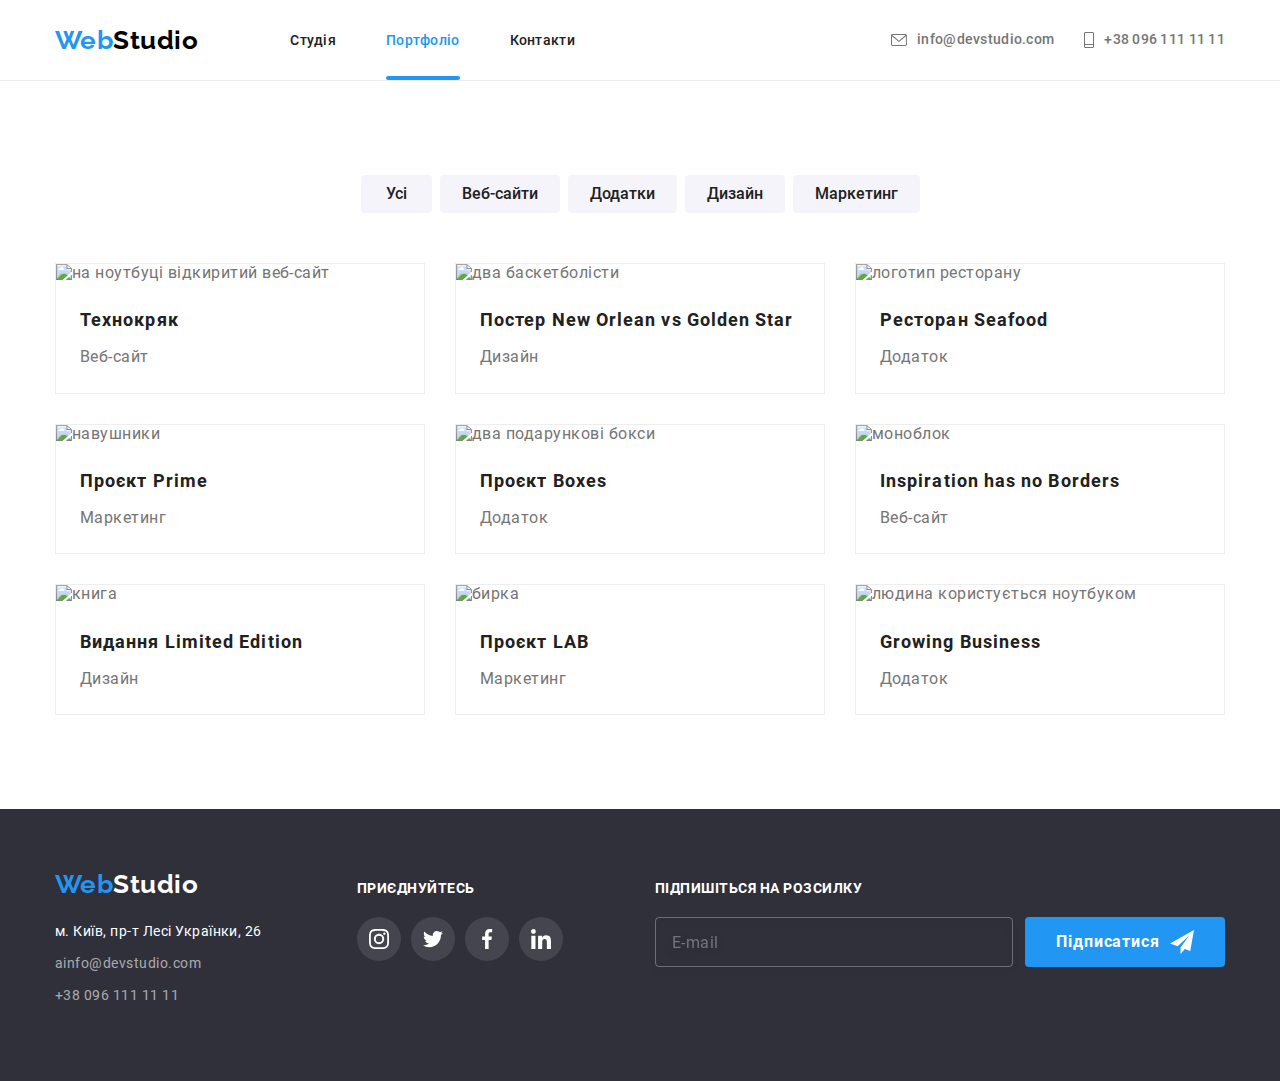
==== commit b95f2203: "Наводить красоту коду" ====
--- a/portfolio.html
+++ b/portfolio.html
@@ -15,10 +15,10 @@
     <header class="header">
       <div class="container">
         <div class="header__navigation">
+          <a href="./index.html" lang="en" class="logo header__logo">
+            <span>Web</span><span class="logo__text-studio">Studio</span>
+          </a>
           <nav class="site-nav">
-            <a href="./index.html" lang="en" class="logo header__logo">
-              <span>Web</span><span class="logo__text-studio">Studio</span>
-            </a>
             <ul class="site-nav__list">
               <li class="site-nav__item">
                 <a class="site-nav__link" href="./index.html">Студія</a>
@@ -53,6 +53,14 @@
               >
             </li>
           </ul>
+          <button type="button" class="button-menu js-open-menu">
+            <svg width="40" height="40" aria-label="Перемикач мобільного меню">
+              <use
+                class="mobile-icon-menu"
+                href="./images/icons.svg#icon-menu"
+              ></use>
+            </svg>
+          </button>
         </div>
       </div>
     </header>
@@ -94,12 +102,29 @@
                       особу.
                     </p>
                   </div>
-                  <img
-                    src="./images/portfolio1.jpg"
-                    alt="на ноутбуці відкиритий веб-сайт"
-                    width="370"
-                    height="294"
-                  />
+                  <picture>
+                    <source
+                      media="(min-width: 1200px)"
+                      srcset="
+                        ./images/tehnokrack-desktop.jpg    1x,
+                        ./images/tehnokrack-desktop@2x.jpg 2x
+                      "
+                      type="image/jpg" />
+                    <source
+                      media="(min-width: 768px)"
+                      srcset="
+                        ./images/tehnokrack-tablet.jpg    1x,
+                        ./images/tehnokrack-tablet@2x.jpg 2x
+                      "
+                      type="image/jpg" />
+                    <img
+                      srcset="
+                        ./images/tehnokrack-mobile.jpg    1x,
+                        ./images/tehnokrack-mobile@2x.jpg 2x
+                      "
+                      src="./images/tehnokrack-mobile.jpg"
+                      alt="на ноутбуці відкиритий веб-сайт"
+                  /></picture>
                 </div>
                 <div class="project__text-wrapper">
                   <h2 class="project__title">Технокряк</h2>
@@ -118,12 +143,32 @@
                       особу.
                     </p>
                   </div>
-                  <img
-                    src="./images/portfolio2.jpg"
-                    alt="два баскетболісти"
-                    width="370"
-                    height="294"
-                  />
+                  <picture>
+                    <source
+                      media="(min-width: 1200px)"
+                      srcset="
+                        ./images/new-orlean-desktop.jpg    1x,
+                        ./images/new-orlean-desktop@2x.jpg 2x
+                      "
+                      type="image/jpg"
+                    />
+                    <source
+                      media="(min-width: 768px)"
+                      srcset="
+                        ./images/new-orlean-tablet.jpg    1x,
+                        ./images/new-orlean-tablet@2x.jpg 2x
+                      "
+                      type="image/jpg"
+                    />
+                    <img
+                      srcset="
+                        ./images/new-orlean-mobile.jpg    1x,
+                        ./images/new-orlean-mobile@2x.jpg 2x
+                      "
+                      src="./images/new-orlean-mobile.jpg"
+                      alt="два баскетболісти"
+                    />
+                  </picture>
                 </div>
                 <div class="project__text-wrapper">
                   <h2 class="project__title">
@@ -144,12 +189,32 @@
                       особу.
                     </p>
                   </div>
-                  <img
-                    src="./images/portfolio3.jpg"
-                    alt="логотип ресторану"
-                    width="370"
-                    height="294"
-                  />
+                  <picture>
+                    <source
+                      media="(min-width: 1200px)"
+                      srcset="
+                        ./images/seafood-desktop.jpg    1x,
+                        ./images/seafood-desktop@2x.jpg 2x
+                      "
+                      type="image/jpg"
+                    />
+                    <source
+                      media="(min-width: 768px)"
+                      srcset="
+                        ./images/seafood-tablet.jpg    1x,
+                        ./images/seafood-tablet@2x.jpg 2x
+                      "
+                      type="image/jpg"
+                    />
+                    <img
+                      srcset="
+                        ./images/seafood-mobile.jpg    1x,
+                        ./images/seafood-mobile@2x.jpg 2x
+                      "
+                      src="./images/seafood-mobile.jpg"
+                      alt="логотип ресторану"
+                    />
+                  </picture>
                 </div>
                 <div class="project__text-wrapper">
                   <h2 class="project__title">
@@ -170,12 +235,32 @@
                       особу.
                     </p>
                   </div>
-                  <img
-                    src="./images/portfolio4.jpg"
-                    alt="навушники"
-                    width="370"
-                    height="294"
-                  />
+                  <picture>
+                    <source
+                      media="(min-width: 1200px)"
+                      srcset="
+                        ./images/prime-desktop.jpg    1x,
+                        ./images/prime-desktop@2x.jpg 2x
+                      "
+                      type="image/jpg"
+                    />
+                    <source
+                      media="(min-width: 768px)"
+                      srcset="
+                        ./images/prime-tablet.jpg    1x,
+                        ./images/prime-tablet@2x.jpg 2x
+                      "
+                      type="image/jpg"
+                    />
+                    <img
+                      srcset="
+                        ./images/prime-mobile.jpg    1x,
+                        ./images/prime-mobile@2x.jpg 2x
+                      "
+                      src="./images/prime-mobile.jpg"
+                      alt="навушники"
+                    />
+                  </picture>
                 </div>
                 <div class="project__text-wrapper">
                   <h2 class="project__title">
@@ -196,14 +281,33 @@
                       особу.
                     </p>
                   </div>
-                  <img
-                    src="./images/portfolio5.jpg"
-                    alt="два подарункові бокси"
-                    width="370"
-                    height="294"
-                  />
-                </div>
-
+                  <picture>
+                    <source
+                      media="(min-width: 1200px)"
+                      srcset="
+                        ./images/boxes-desktop.jpg    1x,
+                        ./images/boxes-desktop@2x.jpg 2x
+                      "
+                      type="image/jpg"
+                    />
+                    <source
+                      media="(min-width: 768px)"
+                      srcset="
+                        ./images/boxes-tablet.jpg    1x,
+                        ./images/boxes-tablet@2x.jpg 2x
+                      "
+                      type="image/jpg"
+                    />
+                    <img
+                      srcset="
+                        ./images/boxes-mobile.jpg    1x,
+                        ./images/boxes-mobile@2x.jpg 2x
+                      "
+                      src="./images/boxes-mobile.jpg"
+                      alt="два подарункові бокси"
+                    />
+                  </picture>
+                </div>
                 <div class="project__text-wrapper">
                   <h2 class="project__title">
                     Проєкт <span lang="en">Boxes</span>
@@ -223,12 +327,32 @@
                       особу.
                     </p>
                   </div>
-                  <img
-                    src="./images/portfolio6.jpg"
-                    alt="моноблок"
-                    width="370"
-                    height="294"
-                  />
+                  <picture>
+                    <source
+                      media="(min-width: 1200px)"
+                      srcset="
+                        ./images/noborders-desktop.jpg    1x,
+                        ./images/noborders-desktop@2x.jpg 2x
+                      "
+                      type="image/jpg"
+                    />
+                    <source
+                      media="(min-width: 768px)"
+                      srcset="
+                        ./images/noborders-tablet.jpg    1x,
+                        ./images/noborders-tablet@2x.jpg 2x
+                      "
+                      type="image/jpg"
+                    />
+                    <img
+                      srcset="
+                        ./images/noborders-mobile.jpg    1x,
+                        ./images/noborders-mobile@2x.jpg 2x
+                      "
+                      src="./images/noborders-mobile.jpg"
+                      alt="моноблок"
+                    />
+                  </picture>
                 </div>
                 <div class="project__text-wrapper">
                   <h2 class="project__title" lang="en">
@@ -249,12 +373,32 @@
                       особу.
                     </p>
                   </div>
-                  <img
-                    src="./images/portfolio7.jpg"
-                    alt="книга"
-                    width="370"
-                    height="294"
-                  />
+                  <picture>
+                    <source
+                      media="(min-width: 1200px)"
+                      srcset="
+                        ./images/limited-edition-desktop.jpg    1x,
+                        ./images/limited-edition-desktop@2x.jpg 2x
+                      "
+                      type="image/jpg"
+                    />
+                    <source
+                      media="(min-width: 768px)"
+                      srcset="
+                        ./images/limited-edition-tablet.jpg    1x,
+                        ./images/limited-edition-tablet@2x.jpg 2x
+                      "
+                      type="image/jpg"
+                    />
+                    <img
+                      srcset="
+                        ./images/limited-edition-mobile.jpg    1x,
+                        ./images/limited-edition-mobile@2x.jpg 2x
+                      "
+                      src="./images/limited-edition-mobile.jpg"
+                      alt="книга"
+                    />
+                  </picture>
                 </div>
                 <div class="project__text-wrapper">
                   <h2 class="project__title">
@@ -275,12 +419,32 @@
                       особу.
                     </p>
                   </div>
-                  <img
-                    src="./images/portfolio8.jpg"
-                    alt="бирка"
-                    width="370"
-                    height="294"
-                  />
+                  <picture>
+                    <source
+                      media="(min-width: 1200px)"
+                      srcset="
+                        ./images/lab-desktop.jpg    1x,
+                        ./images/lab-desktop@2x.jpg 2x
+                      "
+                      type="image/jpg"
+                    />
+                    <source
+                      media="(min-width: 768px)"
+                      srcset="
+                        ./images/lab-tablet.jpg    1x,
+                        ./images/lab-tablet@2x.jpg 2x
+                      "
+                      type="image/jpg"
+                    />
+                    <img
+                      srcset="
+                        ./images/lab-mobile.jpg    1x,
+                        ./images/lab-mobile@2x.jpg 2x
+                      "
+                      src="./images/lab-mobile.jpg"
+                      alt="бирка"
+                    />
+                  </picture>
                 </div>
                 <div class="project__text-wrapper">
                   <h2 class="project__title">Проєкт <span>LAB</span></h2>
@@ -299,12 +463,32 @@
                       особу.
                     </p>
                   </div>
-                  <img
-                    src="./images/portfolio9.jpg"
-                    alt="людина користується ноутбуком"
-                    width="370"
-                    height="294"
-                  />
+                  <picture>
+                    <source
+                      media="(min-width: 1200px)"
+                      srcset="
+                        ./images/growing-business-desktop.jpg    1x,
+                        ./images/growing-business-desktop@2x.jpg 2x
+                      "
+                      type="image/jpg"
+                    />
+                    <source
+                      media="(min-width: 768px)"
+                      srcset="
+                        ./images/growing-business-tablet.jpg    1x,
+                        ./images/growing-business-tablet@2x.jpg 2x
+                      "
+                      type="image/jpg"
+                    />
+                    <img
+                      srcset="
+                        ./images/growing-business-mobile.jpg    1x,
+                        ./images/growing-business-mobile@2x.jpg 2x
+                      "
+                      src="./images/growing-business-mobile.jpg"
+                      alt="людина користується ноутбуком"
+                    />
+                  </picture>
                 </div>
                 <div class="project__text-wrapper">
                   <h2 class="project__title" lang="en">Growing Business</h2>
@@ -355,31 +539,31 @@
             </div>
             <div class="footer__follow-wraprer">
               <h3 class="footer__folow-title">Приєднуйтесь</h3>
-              <ul class="footer__follow-list">
-                <li class="footer__follow-item">
-                  <a class="footer__follow-link" href="">
-                    <svg class="footer__follow-icon" width="20" height="20">
+              <ul class="socials">
+                <li class="socials__item">
+                  <a class="socials__link socials__link--dark" href="">
+                    <svg class="socials__icon" width="20" height="20">
                       <use href="./images/icons.svg#icon-instagram"></use>
                     </svg>
                   </a>
                 </li>
-                <li class="footer__follow-item">
-                  <a class="footer__follow-link" href="">
-                    <svg class="footer__follow-icon" width="20" height="20">
+                <li class="socials__item">
+                  <a class="socials__link socials__link--dark" href="">
+                    <svg class="socials__icon" width="20" height="20">
                       <use href="./images/icons.svg#icon-twitter"></use>
                     </svg>
                   </a>
                 </li>
-                <li class="footer__follow-item">
-                  <a class="footer__follow-link" href="">
-                    <svg class="footer__follow-icon" width="20" height="20">
+                <li class="socials__item">
+                  <a class="socials__link socials__link--dark" href="">
+                    <svg class="socials__icon" width="20" height="20">
                       <use href="./images/icons.svg#icon-facebook"></use>
                     </svg>
                   </a>
                 </li>
-                <li class="footer__follow-item">
-                  <a class="footer__follow-link" href="">
-                    <svg class="footer__follow-icon" width="20" height="20">
+                <li class="socials__item">
+                  <a class="socials__link socials__link--dark" href="">
+                    <svg class="socials__icon" width="20" height="20">
                       <use href="./images/icons.svg#icon-linkedin"></use>
                     </svg>
                   </a>
@@ -408,5 +592,63 @@
         </div>
       </div>
     </footer>
+
+    <div class="mobile-menu js-menu-container" id="mobile-menu">
+      <button class="button-menu-close js-close-menu">
+        <svg width="40" height="40" aria-label="Перемикач мобільного меню">
+          <use href="./images/icons.svg#icon-close-small"></use>
+        </svg>
+      </button>
+      <nav class="mobile-menu__nav">
+        <ul class="mobile-menu__list">
+          <li class="mobile-menu__item">
+            <a
+              class="mobile-menu__link mobile-menu__link--current"
+              href="./index.html"
+              >Студія</a
+            >
+          </li>
+          <li class="mobile-menu__item">
+            <a class="mobile-menu__link" href="./portfolio.html">Портфоліо</a>
+          </li>
+          <li class="mobile-menu__item">
+            <a class="mobile-menu__link" href="#">Контакти</a>
+          </li>
+        </ul>
+      </nav>
+      <div class="modile-menu__contact-wrapper">
+        <ul class="mobile-menu__contacts">
+          <li class="mobile-menu__contacts-item">
+            <a class="mobile-menu__contacts-link-tell" href="tel:+380961111111">
+              +38 096 111 11 11</a
+            >
+          </li>
+          <li class="mobile-menu__contacts-item">
+            <a
+              class="mobile-menu__contacts-link"
+              href="mailto:info@devstudio.com"
+            >
+              info@devstudio.com</a
+            >
+          </li>
+        </ul>
+        <ul class="mobile-menu__social">
+          <li class="mobile-menu__social-item">
+            <a class="mobile-menu__social-link" href="">Instagram</a>
+          </li>
+          <li class="mobile-menu__social-item">
+            <a class="mobile-menu__social-link" href="">Twitter</a>
+          </li>
+          <li class="mobile-menu__social-item">
+            <a class="mobile-menu__social-link" href="">Facebook</a>
+          </li>
+          <li class="mobile-menu__social-item">
+            <a class="mobile-menu__social-link" href="">LinkedIn</a>
+          </li>
+        </ul>
+      </div>
+    </div>
+
+    <script defer src="js/mobile-menu.js"></script>
   </body>
 </html>
--- a/css/main.min.css
+++ b/css/main.min.css
@@ -1 +1 @@
-@font-face{font-family:"Roboto";src:url("../../fonts/Roboto-Black.woff2") format("woff2"),url("../../fonts/Roboto-Black.woff") format("woff");font-weight:900;font-style:normal;font-display:swap}@font-face{font-family:"Roboto";src:url("../../fonts/Roboto-Bold.woff2") format("woff2"),url("../../fonts/Roboto-Bold.woff") format("woff");font-weight:700;font-style:normal;font-display:swap}@font-face{font-family:"Raleway";src:url("../../fonts/Raleway-Bold.woff2") format("woff2"),url("../../fonts/Raleway-Bold.woff") format("woff");font-weight:700;font-style:normal;font-display:swap}@font-face{font-family:"Roboto";src:url("../../fonts/Roboto-Medium.woff2") format("woff2"),url("../../fonts/Roboto-Medium.woff") format("woff");font-weight:500;font-style:normal;font-display:swap}@font-face{font-family:"Roboto";src:url("../../fonts/Roboto-Regular.woff2") format("woff2"),url("../../fonts/Roboto-Regular.woff") format("woff");font-weight:400;font-style:normal;font-display:swap}.team-section__list,.team-cards__net,.price,.portfolio-list,.mobile-menu__social,.mobile-menu__contacts,.mobile-menu__list,.contacts,.site-nav__list,.footer__follow-list,.footer__address-list,.filter,.clients,.advantages{list-style:none;margin:0px;padding:0px}.visually-hidden{position:absolute;white-space:nowrap;width:1px;height:1px;overflow:hidden;border:0;padding:0;clip:rect(0 0 0 0);-webkit-clip-path:inset(50%);clip-path:inset(50%);margin:-1px}h1,h2,h3,h4,h5,h6,p{margin:0;padding:0}body{background-color:#fff;color:#757575;font-family:"Roboto",sans-serif;letter-spacing:.03em}.container{margin:0 auto;padding-right:15px;padding-left:15px;outline:1px dashed red}@media screen and (min-width: 480px){.container{width:480px}}@media screen and (min-width: 768px){.container{width:768px}}@media screen and (min-width: 1200px){.container{width:1200px}}img{display:block;max-width:100%;height:auto}@media screen and (min-width: 768px){.advantages{display:-webkit-box;display:-ms-flexbox;display:flex;-ms-flex-wrap:wrap;flex-wrap:wrap}}@media screen and (min-width: 768px)and (max-width: 1199px){.advantages{margin:-15px}}@media screen and (max-width: 767px){.advantages__item:not(:last-child){margin-bottom:30px}}@media screen and (min-width: 768px)and (max-width: 1199px){.advantages__item{margin:15px;width:calc((100% - 60px)/2)}}@media screen and (min-width: 1200px){.advantages__item{width:calc((100% - 90px)/4);margin-right:30px}.advantages__item:last-child{margin-right:0}}.advantages__icon-wrapper{display:-webkit-box;display:-ms-flexbox;display:flex;-webkit-box-align:center;-ms-flex-align:center;align-items:center;-webkit-box-pack:center;-ms-flex-pack:center;justify-content:center;width:100%;height:120px;margin-bottom:30px;background-color:#f5f4fa;border-radius:4px}.advantages__secondary-title{margin-top:0px;margin-bottom:10px;color:#212121;font-weight:700;font-size:14px;line-height:1.14;text-transform:uppercase}@media screen and (max-width: 767px){.advantages__secondary-title{text-align:center}}.advantages__text{margin:0px;font-size:14px;line-height:1.71}.backdrop{position:fixed;top:0;left:0;width:100vw;height:100vh;-webkit-transform:scale(1);transform:scale(1);-webkit-transition:opacity 1000ms cubic-bezier(0.4, 0, 0.2, 1),-webkit-transform 1000ms cubic-bezier(0.4, 0, 0.2, 1);transition:opacity 1000ms cubic-bezier(0.4, 0, 0.2, 1),-webkit-transform 1000ms cubic-bezier(0.4, 0, 0.2, 1);transition:transform 1000ms cubic-bezier(0.4, 0, 0.2, 1),opacity 1000ms cubic-bezier(0.4, 0, 0.2, 1);transition:transform 1000ms cubic-bezier(0.4, 0, 0.2, 1),opacity 1000ms cubic-bezier(0.4, 0, 0.2, 1),-webkit-transform 1000ms cubic-bezier(0.4, 0, 0.2, 1);background-color:rgba(0,0,0,.2);overflow-y:scroll}@media screen and (max-width: 767px){.backdrop{padding:93px 15px}}.backdrop.is-hidden{-webkit-transform:scale(0);transform:scale(0);-webkit-transition:opacity 1000ms cubic-bezier(0.4, 0, 0.2, 1),visibility 1000ms cubic-bezier(0.4, 0, 0.2, 1),-webkit-transform 1000ms cubic-bezier(0.4, 0, 0.2, 1);transition:opacity 1000ms cubic-bezier(0.4, 0, 0.2, 1),visibility 1000ms cubic-bezier(0.4, 0, 0.2, 1),-webkit-transform 1000ms cubic-bezier(0.4, 0, 0.2, 1);transition:transform 1000ms cubic-bezier(0.4, 0, 0.2, 1),opacity 1000ms cubic-bezier(0.4, 0, 0.2, 1),visibility 1000ms cubic-bezier(0.4, 0, 0.2, 1);transition:transform 1000ms cubic-bezier(0.4, 0, 0.2, 1),opacity 1000ms cubic-bezier(0.4, 0, 0.2, 1),visibility 1000ms cubic-bezier(0.4, 0, 0.2, 1),-webkit-transform 1000ms cubic-bezier(0.4, 0, 0.2, 1)}.button{display:-webkit-box;display:-ms-flexbox;display:flex;-webkit-box-align:center;-ms-flex-align:center;align-items:center;-webkit-box-pack:center;-ms-flex-pack:center;justify-content:center;min-width:200px;height:50px;padding:10px;font-family:"Roboto",sans-serif;font-style:normal;font-weight:700;font-size:16px;line-height:1.9;letter-spacing:.06em;-webkit-transition:color 250ms cubic-bezier(0.4, 0, 0.2, 1),background-color 250ms cubic-bezier(0.4, 0, 0.2, 1),border-radius 250ms cubic-bezier(0.4, 0, 0.2, 1),-webkit-box-shadow 250ms cubic-bezier(0.4, 0, 0.2, 1);transition:color 250ms cubic-bezier(0.4, 0, 0.2, 1),background-color 250ms cubic-bezier(0.4, 0, 0.2, 1),border-radius 250ms cubic-bezier(0.4, 0, 0.2, 1),-webkit-box-shadow 250ms cubic-bezier(0.4, 0, 0.2, 1);transition:color 250ms cubic-bezier(0.4, 0, 0.2, 1),background-color 250ms cubic-bezier(0.4, 0, 0.2, 1),border-radius 250ms cubic-bezier(0.4, 0, 0.2, 1),box-shadow 250ms cubic-bezier(0.4, 0, 0.2, 1);transition:color 250ms cubic-bezier(0.4, 0, 0.2, 1),background-color 250ms cubic-bezier(0.4, 0, 0.2, 1),border-radius 250ms cubic-bezier(0.4, 0, 0.2, 1),box-shadow 250ms cubic-bezier(0.4, 0, 0.2, 1),-webkit-box-shadow 250ms cubic-bezier(0.4, 0, 0.2, 1);border:0px solid rgba(0,0,0,0);border-radius:4px;color:#fff;background-color:#2196f3;outline:none;cursor:pointer}.button:hover,.button:focus{background-color:#188ce8;-webkit-box-shadow:0px 4px 4px rgba(0,0,0,.15);box-shadow:0px 4px 4px rgba(0,0,0,.15)}.button-menu{padding:0;margin-left:auto;border:none;background-color:rgba(0,0,0,0)}@media screen and (min-width: 768px){.button-menu{display:none;-webkit-appearance:none;-moz-appearance:none;appearance:none}}.hero__button{padding:10px;margin:auto}@media screen and (min-width: 1200px){.hero__button{padding:10px 32px}}.footer__button{margin:0 auto}.footer__button__button:hover,.footer__button__button:focus{background-color:#188ce8;-webkit-box-shadow:0px 4px 4px rgba(0,0,0,.15);box-shadow:0px 4px 4px rgba(0,0,0,.15)}.modal__button-close{position:absolute;top:8px;right:8px}.button-close{width:30px;height:30px;background:#fff;border:1px solid rgba(0,0,0,.1);border-radius:50%;color:#212121;outline:none;cursor:pointer}.button-close__icon{position:absolute;top:50%;left:50%;-webkit-transform:translate(-50%, -50%);transform:translate(-50%, -50%);-webkit-transition:fill 250ms cubic-bezier(0.4, 0, 0.2, 1),translate 250ms cubic-bezier(0.4, 0, 0.2, 1);transition:fill 250ms cubic-bezier(0.4, 0, 0.2, 1),translate 250ms cubic-bezier(0.4, 0, 0.2, 1);fill:currentColor}.button-close:hover .button-close__icon,.button-close:focus .button-close__icon{fill:#2196f3}.button-menu-close{position:absolute;top:10px;right:15px;margin:0;padding:0;width:40px;height:40px;border:0;background-color:rgba(0,0,0,0)}.button-menu-close:hover,.button-menu-close:focus{fill:#2196f3}.modal__button{margin:auto}.modal__button__button:hover,.modal__button__button:focus{background:#188ce8;-webkit-box-shadow:0px 4px 4px rgba(0,0,0,.15);box-shadow:0px 4px 4px rgba(0,0,0,.15)}.clients{display:-webkit-box;display:-ms-flexbox;display:flex;-ms-flex-wrap:wrap;flex-wrap:wrap;gap:30px}.clients__item{height:92px;width:calc((100% - 30px)/2)}@media screen and (min-width: 768px){.clients__item{width:calc((100% - 60px)/3)}}@media screen and (min-width: 1200px){.clients__item{width:calc((100% - 150px)/6)}}.clients__link{display:-webkit-box;display:-ms-flexbox;display:flex;width:100%;height:100%;-webkit-box-align:center;-ms-flex-align:center;align-items:center;-webkit-box-pack:center;-ms-flex-pack:center;justify-content:center;border:1px solid #afb1b8;border-radius:4px;color:#afb1b8;-webkit-transition:color 250ms cubic-bezier(0.4, 0, 0.2, 1),border-color 250ms cubic-bezier(0.4, 0, 0.2, 1);transition:color 250ms cubic-bezier(0.4, 0, 0.2, 1),border-color 250ms cubic-bezier(0.4, 0, 0.2, 1)}.clients__link:hover,.clients__link:focus{color:#2196f3;border-color:#2196f3}.clients__icon{fill:currentColor}.filter{display:-webkit-box;display:-ms-flexbox;display:flex;-webkit-box-pack:center;-ms-flex-pack:center;justify-content:center;gap:8px;margin-bottom:50px;background:#fff}.filter__button{padding:6px 22px;text-align:center;font-family:"Roboto",sans-serif;font-style:normal;font-family:inherit;font-weight:500;font-size:16px;line-height:1.62;-webkit-transition:color 250ms cubic-bezier(0.4, 0, 0.2, 1),background-color 250ms cubic-bezier(0.4, 0, 0.2, 1),border-radius 250ms cubic-bezier(0.4, 0, 0.2, 1),-webkit-box-shadow 250ms cubic-bezier(0.4, 0, 0.2, 1);transition:color 250ms cubic-bezier(0.4, 0, 0.2, 1),background-color 250ms cubic-bezier(0.4, 0, 0.2, 1),border-radius 250ms cubic-bezier(0.4, 0, 0.2, 1),-webkit-box-shadow 250ms cubic-bezier(0.4, 0, 0.2, 1);transition:color 250ms cubic-bezier(0.4, 0, 0.2, 1),background-color 250ms cubic-bezier(0.4, 0, 0.2, 1),border-radius 250ms cubic-bezier(0.4, 0, 0.2, 1),box-shadow 250ms cubic-bezier(0.4, 0, 0.2, 1);transition:color 250ms cubic-bezier(0.4, 0, 0.2, 1),background-color 250ms cubic-bezier(0.4, 0, 0.2, 1),border-radius 250ms cubic-bezier(0.4, 0, 0.2, 1),box-shadow 250ms cubic-bezier(0.4, 0, 0.2, 1),-webkit-box-shadow 250ms cubic-bezier(0.4, 0, 0.2, 1);border:0px solid rgba(0,0,0,0);border-radius:4px;color:#212121;background-color:#f5f4fa;outline:none;cursor:pointer}.filter__button:hover,.filter__button:focus{color:#fff;background-color:#2196f3;border-radius:4px;-webkit-box-shadow:0px 3px 1px rgba(0,0,0,.1),0px 1px 2px rgba(0,0,0,.08),0px 2px 2px rgba(0,0,0,.12);box-shadow:0px 3px 1px rgba(0,0,0,.1),0px 1px 2px rgba(0,0,0,.08),0px 2px 2px rgba(0,0,0,.12)}.filter__button:hover--unusual-padding,.filter__button:focus--unusual-padding{padding-right:25px;padding-left:25px}.footer{padding-top:60px;padding-bottom:60px;background-color:#2f303a}@media screen and (max-width: 1199px){.footer__container{text-align:center}}@media screen and (min-width: 1200px){.footer__container{display:-webkit-box;display:-ms-flexbox;display:flex;-webkit-box-align:baseline;-ms-flex-align:baseline;align-items:baseline}}@media screen and (min-width: 768px){.footer__contacts-wrapper{display:-webkit-box;display:-ms-flexbox;display:flex;gap:165px;-webkit-box-pack:center;-ms-flex-pack:center;justify-content:center;-webkit-box-align:baseline;-ms-flex-align:baseline;align-items:baseline}}@media screen and (min-width: 1200px){.footer__contacts-wrapper{gap:95px}}@media screen and (max-width: 1199px){.footer__address-wrapper{margin-bottom:60px}}.footer__address-item:not(:last-child){margin-bottom:8px}.footer__maps-link{-webkit-transition:color 250ms cubic-bezier(0.4, 0, 0.2, 1);transition:color 250ms cubic-bezier(0.4, 0, 0.2, 1);color:#fff;font-style:normal;font-weight:400;font-size:14px;line-height:1.71;text-decoration:none;cursor:pointer}.footer__maps-link:hover,.footer__maps-link:focus{color:#2196f3}.footer__contact-link{-webkit-transition:color 250ms cubic-bezier(0.4, 0, 0.2, 1);transition:color 250ms cubic-bezier(0.4, 0, 0.2, 1);color:#757575;font-style:normal;font-weight:400;font-size:14px;line-height:1.71;text-decoration:none;color:rgba(255,255,255,.6);cursor:pointer}.footer__contact-link:hover,.footer__contact-link:focus{color:#2196f3}.footer__follow-wraprer{margin-bottom:60px}.footer__folow-title{margin-top:0;margin-bottom:20px;font-weight:700;font-size:14px;line-height:1.14;text-transform:uppercase;color:#fff}.footer__follow-list{display:-webkit-box;display:-ms-flexbox;display:flex;-webkit-box-pack:center;-ms-flex-pack:center;justify-content:center;gap:10px}.footer__follow-item{width:44px;height:44px}.footer__follow-link{display:-webkit-box;display:-ms-flexbox;display:flex;width:100%;height:100%;-webkit-box-align:center;-ms-flex-align:center;align-items:center;-webkit-box-pack:center;-ms-flex-pack:center;justify-content:center;-webkit-transition:color 250ms cubic-bezier(0.4, 0, 0.2, 1),background-color 250ms cubic-bezier(0.4, 0, 0.2, 1);transition:color 250ms cubic-bezier(0.4, 0, 0.2, 1),background-color 250ms cubic-bezier(0.4, 0, 0.2, 1);border-radius:50%;background-color:rgba(255,255,255,.1);color:#fff;cursor:pointer}.footer__follow-link:hover,.footer__follow-link:focus{color:#fff;background-color:#2196f3}.footer__follow-icon{fill:currentColor}.footer__subscribe{margin-right:auto;margin-left:auto}@media screen and (min-width: 768px){.footer__subscribe{width:450px}}@media screen and (min-width: 1200px){.footer__subscribe{display:-webkit-box;display:-ms-flexbox;display:flex;-webkit-box-align:start;-ms-flex-align:start;align-items:flex-start;-webkit-box-pack:end;-ms-flex-pack:end;justify-content:flex-end;gap:12px;margin-right:0;margin-left:auto;width:100%}}@media screen and (min-width: 1200px){.footer__subscribe-block{width:570px;margin-left:auto}}.footer__subscribe-title{margin-bottom:20px;font-weight:700;font-size:14px;line-height:1.14;text-transform:uppercase;color:#fff}.footer__subscribe-label{width:100%}.footer__subscribe-email{padding:15px 16px 15px 16px;margin-bottom:30px;width:100%;height:50px;-webkit-transition:border-color 250ms cubic-bezier(0.4, 0, 0.2, 1);transition:border-color 250ms cubic-bezier(0.4, 0, 0.2, 1);background-color:rgba(0,0,0,0);font-size:16px;line-height:1.25;letter-spacing:.03em;color:#fff;border:1px solid rgba(255,255,255,.3);-webkit-filter:drop-shadow(0px 4px 4px rgba(0, 0, 0, 0.15));filter:drop-shadow(0px 4px 4px rgba(0, 0, 0, 0.15));border-radius:4px;outline:none}.footer__subscribe-email:hover,.footer__subscribe-email:focus{border-color:#2196f3}.footer__subscribe-icon{fill:currentColor;margin-left:10px}.header{border-bottom:1px solid #ececec}.header__navigation{display:-webkit-box;display:-ms-flexbox;display:flex;-webkit-box-align:center;-ms-flex-align:center;align-items:center;height:60px}@media screen and (min-width: 768px){.header__navigation{height:80px}}.site-nav{display:none;-webkit-box-align:center;-ms-flex-align:center;align-items:center}@media screen and (min-width: 768px){.site-nav{display:-webkit-box;display:-ms-flexbox;display:flex}}.site-nav__list{display:-webkit-box;display:-ms-flexbox;display:flex;-webkit-box-align:center;-ms-flex-align:center;align-items:center}.site-nav__item:not(:last-child){margin-right:50px}.site-nav__link{position:relative;padding-top:32px;padding-bottom:32px;-webkit-transition:color 250ms cubic-bezier(0.4, 0, 0.2, 1);transition:color 250ms cubic-bezier(0.4, 0, 0.2, 1);color:#212121;font-family:"Roboto",sans-serif;font-weight:500;font-size:14px;line-height:1.14;letter-spacing:.02em;text-decoration:none;cursor:pointer}.site-nav__link:hover,.site-nav__link:focus{color:#2196f3}.site-nav__link--current{color:#2196f3}.site-nav__link--current:after{position:absolute;bottom:0;display:block;content:"";width:100%;height:4px;background-color:#2196f3;border-radius:2px}.contacts{display:none;-webkit-box-orient:vertical;-webkit-box-direction:normal;-ms-flex-direction:column;flex-direction:column;gap:10px;margin-left:auto}@media screen and (min-width: 768px){.contacts{display:-webkit-box;display:-ms-flexbox;display:flex}}@media screen and (min-width: 1200px){.contacts{-webkit-box-orient:horizontal;-webkit-box-direction:normal;-ms-flex-direction:row;flex-direction:row;gap:30px}}.contacts__link{display:-webkit-box;display:-ms-flexbox;display:flex;-webkit-box-align:center;-ms-flex-align:center;align-items:center;gap:10px;width:100%;height:100%;-webkit-transition:color 250ms cubic-bezier(0.4, 0, 0.2, 1);transition:color 250ms cubic-bezier(0.4, 0, 0.2, 1);color:#757575;font-weight:500;font-size:12px;line-height:1.16;letter-spacing:.02em;text-decoration:none;cursor:pointer}@media screen and (min-width: 1200px){.contacts__link{padding-top:32px;padding-bottom:32px;font-size:14px;line-height:1.14}}.contacts__link:hover,.contacts__link:focus{color:#2196f3}.contacts__icon{fill:currentColor}.hero{margin-right:auto;margin-left:auto;width:100%;height:400px;max-width:1600px;padding-top:118px;padding-bottom:118px;background-color:#2f303a;background-image:-webkit-gradient(linear, left top, left bottom, from(rgba(47, 48, 58, 0.4)), to(rgba(47, 48, 58, 0.4))),url(../../images/hero-mobile.jpg);background-image:linear-gradient(rgba(47, 48, 58, 0.4), rgba(47, 48, 58, 0.4)),url(../../images/hero-mobile.jpg);background-repeat:no-repeat;background-position:center;background-size:cover;text-align:center}@media(min-device-pixel-ratio: 2),(-webkit-min-device-pixel-ratio: 2),(min-resolution: 192dpi),(min-resolution: 2dppx){.hero{background-image:url(../../images/hero-mobile@2x.jpg)}}@media screen and (min-width: 768px){.hero{background-image:-webkit-gradient(linear, left top, left bottom, from(rgba(47, 48, 58, 0.4)), to(rgba(47, 48, 58, 0.4))),url(../../images/hero-tablet.jpg);background-image:linear-gradient(rgba(47, 48, 58, 0.4), rgba(47, 48, 58, 0.4)),url(../../images/hero-tablet.jpg)}}@media screen and (min-width: 768px)and (min-device-pixel-ratio: 2),screen and (min-width: 768px)and (-webkit-min-device-pixel-ratio: 2),screen and (min-width: 768px)and (min-resolution: 192dpi),screen and (min-width: 768px)and (min-resolution: 2dppx){.hero{background-image:url(../../images/hero-tablet@2x.jpg)}}@media screen and (min-width: 1200px){.hero{background-image:-webkit-gradient(linear, left top, left bottom, from(rgba(47, 48, 58, 0.4)), to(rgba(47, 48, 58, 0.4))),url(../../images/hero-desktop.jpg);background-image:linear-gradient(rgba(47, 48, 58, 0.4), rgba(47, 48, 58, 0.4)),url(../../images/hero-desktop.jpg);height:600px;padding-top:200px;padding-bottom:200px}}@media screen and (min-width: 1200px)and (min-device-pixel-ratio: 2),screen and (min-width: 1200px)and (-webkit-min-device-pixel-ratio: 2),screen and (min-width: 1200px)and (min-resolution: 192dpi),screen and (min-width: 1200px)and (min-resolution: 2dppx){.hero{background-image:url(../../images/hero-desktop@2x.jpg)}}.hero__title{margin:0 auto;color:#fff;font-weight:900;font-size:26px;line-height:1.6;letter-spacing:.06em;text-transform:uppercase}@media screen and (max-width: 767px){.hero__title{margin-bottom:40px}}@media screen and (min-width: 768px){.hero__title{margin-bottom:30px;width:360px}}@media screen and (min-width: 1200px){.hero__title{height:120px;width:696px;font-size:44px;line-height:1.36}}.logo{display:inline-block;font-family:"Raleway",sans-serif;font-weight:700;font-size:24px;line-height:1.16;color:#2196f3;text-decoration:none;cursor:pointer}@media screen and (min-width: 768px){.logo{margin-right:88px}}@media screen and (min-width: 1200px){.logo{margin-right:92px;font-size:26px;line-height:1.19}}.logo__text-studio{color:#000}.logo__text-studio--white{color:#fff}.header__logo{padding:16px 0}@media screen and (min-width: 768px){.header__logo{padding:26px 0}}.footer__logo{margin-left:auto;margin-right:auto;margin-bottom:20px}.mobile-menu{position:fixed;top:0;left:0;display:none;width:100%;height:100%;padding:48px 40px;background-color:#fff;overflow-y:scroll}.mobile-menu.is-open{display:block}.mobile-menu__nav{margin-bottom:302px}.mobile-menu__item:not(:last-child){margin-bottom:32px}.mobile-menu__link{font-weight:500;font-size:40px;line-height:1.17;letter-spacing:.02em;color:#212121;text-decoration:none}.mobile-menu__link:hover,.mobile-menu__link:focus{color:#2196f3}.mobile-menu__contacts{margin-bottom:64px}.mobile-menu__contacts-item:not(:last-child){margin-bottom:32px}.mobile-menu__contacts-link{font-weight:500;font-size:24px;line-height:1.16;letter-spacing:.02em;text-decoration:none;color:#757575}.mobile-menu__contacts-link:hover,.mobile-menu__contacts-link:focus{color:#2196f3}.mobile-menu__contacts-link-tell{font-weight:500;font-size:34px;line-height:1.17;letter-spacing:.02em;text-decoration:none;color:#757575}.mobile-menu__contacts-link-tell:hover,.mobile-menu__contacts-link-tell:focus{color:#2196f3}.mobile-menu__social{display:-webkit-box;display:-ms-flexbox;display:flex;gap:10px}.mobile-menu__social-item{padding-right:10px;border-right:1px solid rgba(33,33,33,.2)}.mobile-menu__social-link{font-weight:500;font-size:18px;line-height:1.22;letter-spacing:.02em;color:#2196f3;text-decoration:none}.mobile-menu__social-link:hover,.mobile-menu__social-link:focus{color:#2196f3}.modal{position:relative;width:100%;max-width:450px;margin:0 auto;padding:40px;background:#fff;-webkit-box-shadow:0px 1px 3px rgba(0,0,0,.12),0px 1px 1px rgba(0,0,0,.14),0px 2px 1px rgba(0,0,0,.2);box-shadow:0px 1px 3px rgba(0,0,0,.12),0px 1px 1px rgba(0,0,0,.14),0px 2px 1px rgba(0,0,0,.2);border-radius:4px}@media screen and (min-width: 768px){.modal{position:absolute;top:50%;left:50%;-webkit-transform:translate(-50%, -50%);transform:translate(-50%, -50%);height:100%;height:609px}}@media screen and (min-width: 1200px){.modal{max-width:528px;max-height:581px}}.modal__form{display:-webkit-box;display:-ms-flexbox;display:flex;-webkit-box-orient:vertical;-webkit-box-direction:normal;-ms-flex-direction:column;flex-direction:column}.modal__title{margin-bottom:12px;font-weight:700;font-size:20px;line-height:1.15;text-align:center;color:#212121}.modal__label{margin-bottom:10px;font-size:12px;line-height:1.16;letter-spacing:.01em;color:#757575}.modal__label-comment{margin-bottom:20px;font-size:12px;line-height:1.16;letter-spacing:.01em;color:#757575}.modal__input{width:100%;height:40px;padding-right:12px;padding-left:42px;-webkit-transition:fill 250ms cubic-bezier(0.4, 0, 0.2, 1),border-color 250ms cubic-bezier(0.4, 0, 0.2, 1);transition:fill 250ms cubic-bezier(0.4, 0, 0.2, 1),border-color 250ms cubic-bezier(0.4, 0, 0.2, 1);border:1px solid rgba(33,33,33,.2);border-radius:4px;outline:none}.modal__input:focus,.modal__input:focus+.modal__input-icon{border-color:#2196f3;fill:#2196f3}.modal__input-wrapper{position:relative;display:block;width:100%;margin-top:4px}.modal__input-icon{position:absolute;top:50%;left:12px;-webkit-transform:translateY(-50%);transform:translateY(-50%);-webkit-transition:fill 250ms cubic-bezier(0.4, 0, 0.2, 1),border-color 250ms cubic-bezier(0.4, 0, 0.2, 1);transition:fill 250ms cubic-bezier(0.4, 0, 0.2, 1),border-color 250ms cubic-bezier(0.4, 0, 0.2, 1)}.modal__comment{display:block;width:100%;height:120px;margin-top:4px;padding:12px 16px;resize:none;-webkit-transition:fill 250ms cubic-bezier(0.4, 0, 0.2, 1),border-color 250ms cubic-bezier(0.4, 0, 0.2, 1);transition:fill 250ms cubic-bezier(0.4, 0, 0.2, 1),border-color 250ms cubic-bezier(0.4, 0, 0.2, 1);border:1px solid rgba(33,33,33,.2);border-radius:4px;outline:none}.modal__comment:focus{border-color:#2196f3;fill:#2196f3}.modal__comment:-moz-placeholder-shown{color:rgba(117,117,117,.5)}.modal__comment:-ms-input-placeholder{color:rgba(117,117,117,.5)}.modal__comment:placeholder-shown{color:rgba(117,117,117,.5)}.modal__checkbox-label{display:-webkit-box;display:-ms-flexbox;display:flex;-webkit-box-align:center;-ms-flex-align:center;align-items:center;-webkit-box-pack:center;-ms-flex-pack:center;justify-content:center;gap:8px;margin-bottom:30px;font-size:12px;line-height:1.66;color:#757575;cursor:pointer}.modal__checkbox{-webkit-appearance:none;-moz-appearance:none;appearance:none}.modal__checkbox:checked+.modal__checbox-castom{background-color:#2196f3;border-color:rgba(0,0,0,0)}.modal__checbox-castom{position:relative;display:-webkit-box;display:-ms-flexbox;display:flex;-webkit-box-pack:center;-ms-flex-pack:center;justify-content:center;-webkit-box-align:center;-ms-flex-align:center;align-items:center;width:16px;height:15px;border:2px solid #212121;-webkit-transition:background-color 250ms cubic-bezier(0.4, 0, 0.2, 1),border-color 250ms cubic-bezier(0.4, 0, 0.2, 1);transition:background-color 250ms cubic-bezier(0.4, 0, 0.2, 1),border-color 250ms cubic-bezier(0.4, 0, 0.2, 1);border-radius:2px;cursor:pointer}.modal__checkbox-icon{fill:#fff;border-radius:2px}.modal__checkbox-link{color:#2196f3;text-decoration:underline;outline:none}.modal__checkbox-link:focus{border:1px solid #2196f3;border-radius:2px;z-index:1}.modal .is-hidden{visibility:hidden;opacity:0;pointer-events:none}.portfolio-list{display:-webkit-box;display:-ms-flexbox;display:flex;-ms-flex-wrap:wrap;flex-wrap:wrap}.price-section{padding-top:0}@media screen and (max-width: 1199px){.price-section{display:none}}.price{display:-webkit-box;display:-ms-flexbox;display:flex}.price__item{position:relative;width:calc((100% - 60px)/3)}.price__item:not(:last-child){margin-right:30px}.price__title-wrapper{position:absolute;bottom:0;display:-webkit-box;display:-ms-flexbox;display:flex;-webkit-box-pack:center;-ms-flex-pack:center;justify-content:center;-webkit-box-align:center;-ms-flex-align:center;align-items:center;width:100%;height:70px;color:#fff;background:rgba(47,48,58,.8)}.price__title{font-style:normal;font-weight:700;font-size:14px;line-height:1.14;text-transform:uppercase}.project{position:relative;width:calc((100% - 60px)/3);border:1px solid #eee}.project__link{display:block;text-decoration:none;color:inherit;-webkit-transition:-webkit-box-shadow 250ms cubic-bezier(0.4, 0, 0.2, 1);transition:-webkit-box-shadow 250ms cubic-bezier(0.4, 0, 0.2, 1);transition:box-shadow 250ms cubic-bezier(0.4, 0, 0.2, 1);transition:box-shadow 250ms cubic-bezier(0.4, 0, 0.2, 1), -webkit-box-shadow 250ms cubic-bezier(0.4, 0, 0.2, 1)}.project__link:hover,.project__link:focus{-webkit-box-shadow:0px 1px 1px rgba(0,0,0,.12),0px 4px 4px rgba(0,0,0,.06),1px 4px 6px rgba(0,0,0,.16);box-shadow:0px 1px 1px rgba(0,0,0,.12),0px 4px 4px rgba(0,0,0,.06),1px 4px 6px rgba(0,0,0,.16)}.project__link:hover .project__sub-overlay,.project__link:focus .project__sub-overlay{-webkit-transform:translate(0);transform:translate(0);opacity:1}.project__sub{position:relative;overflow:hidden}.project__sub-overlay{position:absolute;-webkit-transform:translateY(101%);transform:translateY(101%);-webkit-transition:opacity 250ms cubic-bezier(0.4, 0, 0.2, 1),-webkit-transform 250ms cubic-bezier(0.4, 0, 0.2, 1);transition:opacity 250ms cubic-bezier(0.4, 0, 0.2, 1),-webkit-transform 250ms cubic-bezier(0.4, 0, 0.2, 1);transition:transform 250ms cubic-bezier(0.4, 0, 0.2, 1),opacity 250ms cubic-bezier(0.4, 0, 0.2, 1);transition:transform 250ms cubic-bezier(0.4, 0, 0.2, 1),opacity 250ms cubic-bezier(0.4, 0, 0.2, 1),-webkit-transform 250ms cubic-bezier(0.4, 0, 0.2, 1);opacity:0;pointer-events:none;width:100%;height:100%;padding:63px 24px;background-color:rgba(33,150,243,.9)}.project__sub-text{font-size:18px;line-height:1.5;color:#fff}.project:not(:nth-child(3n)){margin-right:30px}.project:not(:nth-last-child(-n+3)){margin-bottom:30px}.project__title{margin-top:0px;margin-bottom:4px;color:#212121;font-weight:700;font-size:18px;line-height:2;letter-spacing:.06em}.project__text{margin:0px;font-size:16px;line-height:1.9}.project__text-wrapper{padding:20px 24px}section{margin-right:auto;margin-left:auto;padding-top:60px;padding-bottom:60px}@media screen and (min-width: 1200px){section{padding-top:94px;padding-bottom:94px}}.section-title{margin-top:0px;margin-bottom:30px;color:#212121;font-weight:700;font-size:28px;line-height:1.17;text-align:center}@media screen and (min-width: 1200px){.section-title{margin-bottom:50px;font-size:36px;line-height:1.16}}.team-cards{background:#fff;-webkit-box-shadow:0px 1px 3px rgba(0,0,0,.12),0px 1px 1px rgba(0,0,0,.14),0px 2px 1px rgba(0,0,0,.2);box-shadow:0px 1px 3px rgba(0,0,0,.12),0px 1px 1px rgba(0,0,0,.14),0px 2px 1px rgba(0,0,0,.2);border-radius:0px 0px 4px 4px}@media screen and (min-width: 768px)and (max-width: 1199px){.team-cards{margin:15px;width:calc((100% - 60px)/2)}}@media screen and (max-width: 767px){.team-cards:not(:last-child){margin-bottom:30px}}@media screen and (min-width: 1200px){.team-cards{width:calc((100% - 90px)/4)}.team-cards:not(:last-child){margin-right:30px}}.team-cards__text-wrapper{padding-top:30px;padding-bottom:24px;text-align:center}@media screen and (min-width: 1200px){.team-cards__text-wrapper{padding-bottom:30px}}.team-cards__title{margin-top:0px;margin-bottom:10px;color:#212121;font-weight:500;font-size:16px;line-height:1.19;text-align:center}.team-cards__text{margin-bottom:16px;font-size:16px;line-height:1.19;text-align:center}.team-cards__net{display:-webkit-box;display:-ms-flexbox;display:flex;-webkit-box-pack:center;-ms-flex-pack:center;justify-content:center;gap:10px}.team-cards__link{display:-webkit-box;display:-ms-flexbox;display:flex;width:44px;height:44px;-webkit-box-align:center;-ms-flex-align:center;align-items:center;-webkit-box-pack:center;-ms-flex-pack:center;justify-content:center;border-radius:50%;color:#afb1b8;cursor:pointer;-webkit-transition:color 250ms cubic-bezier(0.4, 0, 0.2, 1),background-color 250ms cubic-bezier(0.4, 0, 0.2, 1);transition:color 250ms cubic-bezier(0.4, 0, 0.2, 1),background-color 250ms cubic-bezier(0.4, 0, 0.2, 1)}.team-cards__link:hover,.team-cards__link:focus{color:#fff;background-color:#2196f3}.team-cards__icon{fill:currentColor}.team-section{background-color:#f5f4fa}@media screen and (min-width: 768px){.team-section__list{display:-webkit-box;display:-ms-flexbox;display:flex}}@media screen and (min-width: 768px)and (max-width: 1199px){.team-section__list{-ms-flex-wrap:wrap;flex-wrap:wrap;margin:-15px}}/*# sourceMappingURL=main.min.css.map */+@font-face{font-family:"Raleway";font-style:normal;font-weight:700;src:url("../fonts/raleway-v28-cyrillic-700.eot");src:local(""),url("../fonts/raleway-v28-cyrillic-700.eot?#iefix") format("embedded-opentype"),url("../fonts/raleway-v28-cyrillic-700.woff2") format("woff2"),url("../fonts/raleway-v28-cyrillic-700.woff") format("woff"),url("../fonts/raleway-v28-cyrillic-700.ttf") format("truetype"),url("../fonts/raleway-v28-cyrillic-700.svg#Raleway") format("svg")}@font-face{font-family:"Roboto";font-style:normal;font-weight:400;src:url("../fonts/roboto-v30-cyrillic-regular.eot");src:local(""),url("../fonts/roboto-v30-cyrillic-regular.eot?#iefix") format("embedded-opentype"),url("../fonts/roboto-v30-cyrillic-regular.woff2") format("woff2"),url("../fonts/roboto-v30-cyrillic-regular.woff") format("woff"),url("../fonts/roboto-v30-cyrillic-regular.ttf") format("truetype"),url("../fonts/roboto-v30-cyrillic-regular.svg#Roboto") format("svg")}@font-face{font-family:"Roboto";font-style:normal;font-weight:500;src:url("../fonts/roboto-v30-cyrillic-500.eot");src:local(""),url("../fonts/roboto-v30-cyrillic-500.eot?#iefix") format("embedded-opentype"),url("../fonts/roboto-v30-cyrillic-500.woff2") format("woff2"),url("../fonts/roboto-v30-cyrillic-500.woff") format("woff"),url("../fonts/roboto-v30-cyrillic-500.ttf") format("truetype"),url("../fonts/roboto-v30-cyrillic-500.svg#Roboto") format("svg")}@font-face{font-family:"Roboto";font-style:normal;font-weight:700;src:url("../fonts/roboto-v30-cyrillic-700.eot");src:local(""),url("../fonts/roboto-v30-cyrillic-700.eot?#iefix") format("embedded-opentype"),url("../fonts/roboto-v30-cyrillic-700.woff2") format("woff2"),url("../fonts/roboto-v30-cyrillic-700.woff") format("woff"),url("../fonts/roboto-v30-cyrillic-700.ttf") format("truetype"),url("../fonts/roboto-v30-cyrillic-700.svg#Roboto") format("svg")}@font-face{font-family:"Roboto";font-style:normal;font-weight:900;src:url("../fonts/roboto-v30-cyrillic-900.eot");src:local(""),url("../fonts/roboto-v30-cyrillic-900.eot?#iefix") format("embedded-opentype"),url("../fonts/roboto-v30-cyrillic-900.woff2") format("woff2"),url("../fonts/roboto-v30-cyrillic-900.woff") format("woff"),url("../fonts/roboto-v30-cyrillic-900.ttf") format("truetype"),url("../fonts/roboto-v30-cyrillic-900.svg#Roboto") format("svg")}.team-section__list,.socials,.price,.portfolio-list,.mobile-menu__social,.mobile-menu__contacts,.mobile-menu__list,.contacts,.site-nav__list,.footer__address-list,.filter,.clients,.advantages{list-style:none;margin:0px;padding:0px}.visually-hidden{position:absolute;white-space:nowrap;width:1px;height:1px;overflow:hidden;border:0;padding:0;clip:rect(0 0 0 0);-webkit-clip-path:inset(50%);clip-path:inset(50%);margin:-1px}h1,h2,h3,h4,h5,h6,p{margin:0;padding:0}body{background-color:#fff;color:#757575;font-family:"Roboto",sans-serif;letter-spacing:.03em}.container{margin:0 auto;padding-right:15px;padding-left:15px}@media screen and (min-width: 480px){.container{width:480px}}@media screen and (min-width: 768px){.container{width:768px}}@media screen and (min-width: 1200px){.container{width:1200px}}img{display:block;max-width:100%;height:auto}@media screen and (min-width: 768px){.advantages{display:-webkit-box;display:-ms-flexbox;display:flex;-ms-flex-wrap:wrap;flex-wrap:wrap}}@media screen and (min-width: 768px)and (max-width: 1199px){.advantages{margin:-15px}}@media screen and (max-width: 767px){.advantages__item:not(:last-child){margin-bottom:30px}}@media screen and (min-width: 768px)and (max-width: 1199px){.advantages__item{margin:15px;width:calc((100% - 60px)/2)}}@media screen and (min-width: 1200px){.advantages__item{width:calc((100% - 90px)/4);margin-right:30px}.advantages__item:last-child{margin-right:0}}.advantages__icon-wrapper{display:-webkit-box;display:-ms-flexbox;display:flex;-webkit-box-align:center;-ms-flex-align:center;align-items:center;-webkit-box-pack:center;-ms-flex-pack:center;justify-content:center;width:100%;height:120px;margin-bottom:30px;background-color:#f5f4fa;border-radius:4px}.advantages__secondary-title{margin-top:0px;margin-bottom:10px;color:#212121;font-weight:700;font-size:14px;line-height:1.14;text-transform:uppercase}@media screen and (max-width: 767px){.advantages__secondary-title{text-align:center}}.advantages__text{margin:0px;font-size:14px;line-height:1.71}.backdrop{position:fixed;top:0;left:0;display:-webkit-box;display:-ms-flexbox;display:flex;-webkit-box-align:center;-ms-flex-align:center;align-items:center;-webkit-box-pack:center;-ms-flex-pack:center;justify-content:center;padding:15px;width:100vw;height:100vh;-webkit-transform:scale(1);transform:scale(1);-webkit-transition:opacity 1000ms cubic-bezier(0.4, 0, 0.2, 1),-webkit-transform 1000ms cubic-bezier(0.4, 0, 0.2, 1);transition:opacity 1000ms cubic-bezier(0.4, 0, 0.2, 1),-webkit-transform 1000ms cubic-bezier(0.4, 0, 0.2, 1);transition:transform 1000ms cubic-bezier(0.4, 0, 0.2, 1),opacity 1000ms cubic-bezier(0.4, 0, 0.2, 1);transition:transform 1000ms cubic-bezier(0.4, 0, 0.2, 1),opacity 1000ms cubic-bezier(0.4, 0, 0.2, 1),-webkit-transform 1000ms cubic-bezier(0.4, 0, 0.2, 1);background-color:rgba(0,0,0,.2);overflow-y:scroll}@media screen and (max-width: 1199px)and (orientation: landscape){.backdrop{display:block}}.backdrop.is-hidden{-webkit-transform:scale(0);transform:scale(0);-webkit-transition:opacity 1000ms cubic-bezier(0.4, 0, 0.2, 1),visibility 1000ms cubic-bezier(0.4, 0, 0.2, 1),-webkit-transform 1000ms cubic-bezier(0.4, 0, 0.2, 1);transition:opacity 1000ms cubic-bezier(0.4, 0, 0.2, 1),visibility 1000ms cubic-bezier(0.4, 0, 0.2, 1),-webkit-transform 1000ms cubic-bezier(0.4, 0, 0.2, 1);transition:transform 1000ms cubic-bezier(0.4, 0, 0.2, 1),opacity 1000ms cubic-bezier(0.4, 0, 0.2, 1),visibility 1000ms cubic-bezier(0.4, 0, 0.2, 1);transition:transform 1000ms cubic-bezier(0.4, 0, 0.2, 1),opacity 1000ms cubic-bezier(0.4, 0, 0.2, 1),visibility 1000ms cubic-bezier(0.4, 0, 0.2, 1),-webkit-transform 1000ms cubic-bezier(0.4, 0, 0.2, 1)}.button{display:-webkit-box;display:-ms-flexbox;display:flex;-webkit-box-align:center;-ms-flex-align:center;align-items:center;-webkit-box-pack:center;-ms-flex-pack:center;justify-content:center;min-width:200px;height:50px;padding:10px;font-family:"Roboto",sans-serif;font-style:normal;font-weight:700;font-size:16px;line-height:1.9;letter-spacing:.06em;-webkit-transition:color 250ms cubic-bezier(0.4, 0, 0.2, 1),background-color 250ms cubic-bezier(0.4, 0, 0.2, 1),border-radius 250ms cubic-bezier(0.4, 0, 0.2, 1),-webkit-box-shadow 250ms cubic-bezier(0.4, 0, 0.2, 1);transition:color 250ms cubic-bezier(0.4, 0, 0.2, 1),background-color 250ms cubic-bezier(0.4, 0, 0.2, 1),border-radius 250ms cubic-bezier(0.4, 0, 0.2, 1),-webkit-box-shadow 250ms cubic-bezier(0.4, 0, 0.2, 1);transition:color 250ms cubic-bezier(0.4, 0, 0.2, 1),background-color 250ms cubic-bezier(0.4, 0, 0.2, 1),border-radius 250ms cubic-bezier(0.4, 0, 0.2, 1),box-shadow 250ms cubic-bezier(0.4, 0, 0.2, 1);transition:color 250ms cubic-bezier(0.4, 0, 0.2, 1),background-color 250ms cubic-bezier(0.4, 0, 0.2, 1),border-radius 250ms cubic-bezier(0.4, 0, 0.2, 1),box-shadow 250ms cubic-bezier(0.4, 0, 0.2, 1),-webkit-box-shadow 250ms cubic-bezier(0.4, 0, 0.2, 1);border:0px solid rgba(0,0,0,0);border-radius:4px;color:#fff;background-color:#2196f3;outline:none;cursor:pointer}.button:hover,.button:focus{background-color:#188ce8;-webkit-box-shadow:0px 4px 4px rgba(0,0,0,.15);box-shadow:0px 4px 4px rgba(0,0,0,.15)}.button-menu{padding:0;margin-left:auto;border:none;background-color:rgba(0,0,0,0)}@media screen and (min-width: 768px){.button-menu{display:none;-webkit-appearance:none;-moz-appearance:none;appearance:none}}.hero__button{padding:10px;margin:auto}@media screen and (min-width: 1200px){.hero__button{padding:10px 32px}}.footer__button{margin:0 auto}.footer__button__button:hover,.footer__button__button:focus{background-color:#188ce8;-webkit-box-shadow:0px 4px 4px rgba(0,0,0,.15);box-shadow:0px 4px 4px rgba(0,0,0,.15)}.modal__button-close{position:absolute;top:8px;right:8px}.button-close{width:30px;height:30px;background:#fff;border:1px solid rgba(0,0,0,.1);border-radius:50%;color:#212121;outline:none;cursor:pointer}.button-close__icon{position:absolute;top:50%;left:50%;-webkit-transform:translate(-50%, -50%);transform:translate(-50%, -50%);-webkit-transition:fill 250ms cubic-bezier(0.4, 0, 0.2, 1),translate 250ms cubic-bezier(0.4, 0, 0.2, 1);transition:fill 250ms cubic-bezier(0.4, 0, 0.2, 1),translate 250ms cubic-bezier(0.4, 0, 0.2, 1);fill:currentColor}.button-close:hover .button-close__icon,.button-close:focus .button-close__icon{fill:#2196f3}.button-menu-close{position:absolute;top:10px;right:15px;margin:0;padding:0;width:40px;height:40px;border:0;background-color:rgba(0,0,0,0)}.button-menu-close:hover,.button-menu-close:focus{fill:#2196f3}.modal__button{margin:auto}.modal__button__button:hover,.modal__button__button:focus{background:#188ce8;-webkit-box-shadow:0px 4px 4px rgba(0,0,0,.15);box-shadow:0px 4px 4px rgba(0,0,0,.15)}.clients{display:-webkit-box;display:-ms-flexbox;display:flex;-ms-flex-wrap:wrap;flex-wrap:wrap;gap:30px}.clients__item{height:92px;width:calc((100% - 30px)/2)}@media screen and (min-width: 768px){.clients__item{width:calc((100% - 60px)/3)}}@media screen and (min-width: 1200px){.clients__item{width:calc((100% - 150px)/6)}}.clients__link{display:-webkit-box;display:-ms-flexbox;display:flex;width:100%;height:100%;-webkit-box-align:center;-ms-flex-align:center;align-items:center;-webkit-box-pack:center;-ms-flex-pack:center;justify-content:center;border:1px solid #afb1b8;border-radius:4px;color:#afb1b8;outline:none;-webkit-transition:color 250ms cubic-bezier(0.4, 0, 0.2, 1),border-color 250ms cubic-bezier(0.4, 0, 0.2, 1);transition:color 250ms cubic-bezier(0.4, 0, 0.2, 1),border-color 250ms cubic-bezier(0.4, 0, 0.2, 1)}.clients__link:hover,.clients__link:focus{color:#2196f3;border-color:#2196f3}.clients__icon{fill:currentColor}.filter{display:-webkit-box;display:-ms-flexbox;display:flex;-ms-flex-wrap:wrap;flex-wrap:wrap;gap:8px;row-gap:15px;margin-bottom:40px;background:#fff}@media screen and (max-width: 767px){.filter{max-width:326px}}@media screen and (min-width: 768px){.filter{-webkit-box-pack:center;-ms-flex-pack:center;justify-content:center;margin-bottom:30px}}@media screen and (min-width: 1200px){.filter{margin-bottom:50px}}.filter__button{padding:6px 22px;text-align:center;font-family:"Roboto",sans-serif;font-style:normal;font-family:inherit;font-weight:500;font-size:16px;line-height:1.62;-webkit-transition:color 250ms cubic-bezier(0.4, 0, 0.2, 1),background-color 250ms cubic-bezier(0.4, 0, 0.2, 1),border-radius 250ms cubic-bezier(0.4, 0, 0.2, 1),-webkit-box-shadow 250ms cubic-bezier(0.4, 0, 0.2, 1);transition:color 250ms cubic-bezier(0.4, 0, 0.2, 1),background-color 250ms cubic-bezier(0.4, 0, 0.2, 1),border-radius 250ms cubic-bezier(0.4, 0, 0.2, 1),-webkit-box-shadow 250ms cubic-bezier(0.4, 0, 0.2, 1);transition:color 250ms cubic-bezier(0.4, 0, 0.2, 1),background-color 250ms cubic-bezier(0.4, 0, 0.2, 1),border-radius 250ms cubic-bezier(0.4, 0, 0.2, 1),box-shadow 250ms cubic-bezier(0.4, 0, 0.2, 1);transition:color 250ms cubic-bezier(0.4, 0, 0.2, 1),background-color 250ms cubic-bezier(0.4, 0, 0.2, 1),border-radius 250ms cubic-bezier(0.4, 0, 0.2, 1),box-shadow 250ms cubic-bezier(0.4, 0, 0.2, 1),-webkit-box-shadow 250ms cubic-bezier(0.4, 0, 0.2, 1);border:0px solid rgba(0,0,0,0);border-radius:4px;color:#212121;background-color:#f5f4fa;outline:none;cursor:pointer}.filter__button--unusual-padding{padding-right:25px;padding-left:25px}.filter__button:hover,.filter__button:focus{color:#fff;background-color:#2196f3;border-radius:4px;-webkit-box-shadow:0px 3px 1px rgba(0,0,0,.1),0px 1px 2px rgba(0,0,0,.08),0px 2px 2px rgba(0,0,0,.12);box-shadow:0px 3px 1px rgba(0,0,0,.1),0px 1px 2px rgba(0,0,0,.08),0px 2px 2px rgba(0,0,0,.12)}.footer{padding-top:60px;padding-bottom:60px;background-color:#2f303a}@media screen and (max-width: 1199px){.footer__container{text-align:center}}@media screen and (min-width: 1200px){.footer__container{display:-webkit-box;display:-ms-flexbox;display:flex;-webkit-box-align:baseline;-ms-flex-align:baseline;align-items:baseline}}@media screen and (min-width: 768px){.footer__contacts-wrapper{display:-webkit-box;display:-ms-flexbox;display:flex;gap:165px;-webkit-box-pack:center;-ms-flex-pack:center;justify-content:center;-webkit-box-align:baseline;-ms-flex-align:baseline;align-items:baseline}}@media screen and (min-width: 1200px){.footer__contacts-wrapper{gap:95px}}@media screen and (max-width: 1199px){.footer__address-wrapper{margin-bottom:60px}}.footer__address-item:not(:last-child){margin-bottom:8px}.footer__maps-link{-webkit-transition:color 250ms cubic-bezier(0.4, 0, 0.2, 1);transition:color 250ms cubic-bezier(0.4, 0, 0.2, 1);color:#fff;font-style:normal;font-weight:400;font-size:14px;line-height:1.71;text-decoration:none;cursor:pointer}.footer__maps-link:hover,.footer__maps-link:focus{color:#2196f3}.footer__contact-link{-webkit-transition:color 250ms cubic-bezier(0.4, 0, 0.2, 1);transition:color 250ms cubic-bezier(0.4, 0, 0.2, 1);color:#757575;font-style:normal;font-weight:400;font-size:14px;line-height:1.71;text-decoration:none;color:rgba(255,255,255,.6);cursor:pointer}.footer__contact-link:hover,.footer__contact-link:focus{color:#2196f3}.footer__follow-wraprer{margin-bottom:60px}.footer__folow-title{margin-top:0;margin-bottom:20px;font-weight:700;font-size:14px;line-height:1.14;text-transform:uppercase;color:#fff}.footer__follow-link:hover,.footer__follow-link:focus{color:#fff;background-color:#2196f3}.footer__follow-icon{fill:currentColor}.footer__subscribe{margin-right:auto;margin-left:auto}@media screen and (min-width: 768px){.footer__subscribe{width:450px}}@media screen and (min-width: 1200px){.footer__subscribe{display:-webkit-box;display:-ms-flexbox;display:flex;-webkit-box-align:start;-ms-flex-align:start;align-items:flex-start;-webkit-box-pack:end;-ms-flex-pack:end;justify-content:flex-end;gap:12px;margin-right:0;margin-left:auto;width:100%}}@media screen and (min-width: 1200px){.footer__subscribe-block{width:570px;margin-left:auto}}.footer__subscribe-title{margin-bottom:20px;font-weight:700;font-size:14px;line-height:1.14;text-transform:uppercase;color:#fff}.footer__subscribe-label{width:100%}.footer__subscribe-email{padding:15px 16px 15px 16px;margin-bottom:30px;width:100%;height:50px;-webkit-transition:border-color 250ms cubic-bezier(0.4, 0, 0.2, 1);transition:border-color 250ms cubic-bezier(0.4, 0, 0.2, 1);background-color:rgba(0,0,0,0);font-size:16px;line-height:1.25;letter-spacing:.03em;color:#fff;border:1px solid rgba(255,255,255,.3);-webkit-filter:drop-shadow(0px 4px 4px rgba(0, 0, 0, 0.15));filter:drop-shadow(0px 4px 4px rgba(0, 0, 0, 0.15));border-radius:4px;outline:none}.footer__subscribe-email:hover,.footer__subscribe-email:focus{border-color:#2196f3}.footer__subscribe-icon{fill:currentColor;margin-left:10px}.header{border-bottom:1px solid #ececec}.header__navigation{display:-webkit-box;display:-ms-flexbox;display:flex;-webkit-box-align:center;-ms-flex-align:center;align-items:center;height:60px}@media screen and (min-width: 768px){.header__navigation{height:80px}}.site-nav{display:none;-webkit-box-align:center;-ms-flex-align:center;align-items:center}@media screen and (min-width: 768px){.site-nav{display:-webkit-box;display:-ms-flexbox;display:flex}}.site-nav__list{display:-webkit-box;display:-ms-flexbox;display:flex;-webkit-box-align:center;-ms-flex-align:center;align-items:center}.site-nav__item:not(:last-child){margin-right:50px}.site-nav__link{position:relative;padding-top:32px;padding-bottom:32px;-webkit-transition:color 250ms cubic-bezier(0.4, 0, 0.2, 1);transition:color 250ms cubic-bezier(0.4, 0, 0.2, 1);color:#212121;font-family:"Roboto",sans-serif;font-weight:500;font-size:14px;line-height:1.14;letter-spacing:.02em;text-decoration:none;cursor:pointer}.site-nav__link:hover,.site-nav__link:focus{color:#2196f3}.site-nav__link--current{color:#2196f3}.site-nav__link--current:after{position:absolute;bottom:0;display:block;content:"";width:100%;height:4px;background-color:#2196f3;border-radius:2px}.contacts{display:none;-webkit-box-orient:vertical;-webkit-box-direction:normal;-ms-flex-direction:column;flex-direction:column;gap:10px;margin-left:auto}@media screen and (min-width: 768px){.contacts{display:-webkit-box;display:-ms-flexbox;display:flex}}@media screen and (min-width: 1200px){.contacts{-webkit-box-orient:horizontal;-webkit-box-direction:normal;-ms-flex-direction:row;flex-direction:row;gap:30px}}.contacts__link{display:-webkit-box;display:-ms-flexbox;display:flex;-webkit-box-align:center;-ms-flex-align:center;align-items:center;gap:10px;width:100%;height:100%;-webkit-transition:color 250ms cubic-bezier(0.4, 0, 0.2, 1);transition:color 250ms cubic-bezier(0.4, 0, 0.2, 1);color:#757575;font-weight:500;font-size:12px;line-height:1.16;letter-spacing:.02em;text-decoration:none;cursor:pointer}@media screen and (min-width: 1200px){.contacts__link{padding-top:32px;padding-bottom:32px;font-size:14px;line-height:1.14}}.contacts__link:hover,.contacts__link:focus{color:#2196f3}.contacts__icon{fill:currentColor}.hero{margin-right:auto;margin-left:auto;width:100%;height:400px;max-width:1600px;padding-top:118px;padding-bottom:118px;background-color:#2f303a;background-image:-webkit-gradient(linear, left top, left bottom, from(rgba(47, 48, 58, 0.4)), to(rgba(47, 48, 58, 0.4))),url(../images/hero-mobile.jpg);background-image:linear-gradient(rgba(47, 48, 58, 0.4), rgba(47, 48, 58, 0.4)),url(../images/hero-mobile.jpg);background-repeat:no-repeat;background-position:center;background-size:cover;text-align:center}@media(min-device-pixel-ratio: 2),(-webkit-min-device-pixel-ratio: 2),(min-resolution: 192dpi),(min-resolution: 2dppx){.hero{background-image:-webkit-gradient(linear, left top, left bottom, from(rgba(47, 48, 58, 0.4)), to(rgba(47, 48, 58, 0.4))),url(../images/hero-mobile@2x.jpg);background-image:linear-gradient(rgba(47, 48, 58, 0.4), rgba(47, 48, 58, 0.4)),url(../images/hero-mobile@2x.jpg)}}@media screen and (min-width: 768px){.hero{background-image:-webkit-gradient(linear, left top, left bottom, from(rgba(47, 48, 58, 0.4)), to(rgba(47, 48, 58, 0.4))),url(../images/hero-tablet.jpg);background-image:linear-gradient(rgba(47, 48, 58, 0.4), rgba(47, 48, 58, 0.4)),url(../images/hero-tablet.jpg)}}@media screen and (min-width: 768px)and (min-device-pixel-ratio: 2),screen and (min-width: 768px)and (-webkit-min-device-pixel-ratio: 2),screen and (min-width: 768px)and (min-resolution: 192dpi),screen and (min-width: 768px)and (min-resolution: 2dppx){.hero{background-image:-webkit-gradient(linear, left top, left bottom, from(rgba(47, 48, 58, 0.4)), to(rgba(47, 48, 58, 0.4))),url(../images/hero-tablet@2x.jpg);background-image:linear-gradient(rgba(47, 48, 58, 0.4), rgba(47, 48, 58, 0.4)),url(../images/hero-tablet@2x.jpg)}}@media screen and (min-width: 1200px){.hero{background-image:-webkit-gradient(linear, left top, left bottom, from(rgba(47, 48, 58, 0.4)), to(rgba(47, 48, 58, 0.4))),url(../images/hero-desktop.jpg);background-image:linear-gradient(rgba(47, 48, 58, 0.4), rgba(47, 48, 58, 0.4)),url(../images/hero-desktop.jpg);height:600px;padding-top:200px;padding-bottom:200px}}@media screen and (min-width: 1200px)and (min-device-pixel-ratio: 2),screen and (min-width: 1200px)and (-webkit-min-device-pixel-ratio: 2),screen and (min-width: 1200px)and (min-resolution: 192dpi),screen and (min-width: 1200px)and (min-resolution: 2dppx){.hero{background-image:-webkit-gradient(linear, left top, left bottom, from(rgba(47, 48, 58, 0.4)), to(rgba(47, 48, 58, 0.4))),url(../images/hero-desktop@2x.jpg);background-image:linear-gradient(rgba(47, 48, 58, 0.4), rgba(47, 48, 58, 0.4)),url(../images/hero-desktop@2x.jpg)}}.hero__title{margin:0 auto;color:#fff;font-weight:900;font-size:26px;line-height:1.6;letter-spacing:.06em;text-transform:uppercase}@media screen and (max-width: 767px){.hero__title{margin-bottom:40px}}@media screen and (min-width: 768px){.hero__title{margin-bottom:30px;width:360px}}@media screen and (min-width: 1200px){.hero__title{height:120px;width:696px;font-size:44px;line-height:1.36}}.logo{display:inline-block;font-family:"Raleway",sans-serif;font-weight:700;font-size:24px;line-height:1.16;color:#2196f3;text-decoration:none;cursor:pointer}@media screen and (min-width: 768px){.logo{margin-right:88px}}@media screen and (min-width: 1200px){.logo{margin-right:92px;font-size:26px;line-height:1.19}}.logo__text-studio{color:#000}.logo__text-studio--white{color:#fff}.header__logo{padding:16px 0}@media screen and (min-width: 768px){.header__logo{padding:26px 0}}.footer__logo{margin-left:auto;margin-right:auto;margin-bottom:20px}.mobile-menu{position:fixed;top:0;left:0;display:none;width:100%;height:100%;padding:48px 40px;background-color:#fff;overflow-y:scroll}.mobile-menu.is-open{display:-webkit-box;display:-ms-flexbox;display:flex;-webkit-box-orient:vertical;-webkit-box-direction:normal;-ms-flex-direction:column;flex-direction:column;-webkit-box-pack:justify;-ms-flex-pack:justify;justify-content:space-between}.mobile-menu__nav{margin-bottom:32px}.mobile-menu__item:not(:last-child){margin-bottom:32px}.mobile-menu__link{font-weight:500;font-size:40px;line-height:1.17;letter-spacing:.02em;color:#212121;text-decoration:none}.mobile-menu__link:hover,.mobile-menu__link:focus{color:#2196f3}.mobile-menu__contacts{margin-bottom:64px}.mobile-menu__contacts-item:not(:last-child){margin-bottom:32px}.mobile-menu__contacts-link{font-weight:500;font-size:24px;line-height:1.16;letter-spacing:.02em;text-decoration:none;color:#757575}.mobile-menu__contacts-link:hover,.mobile-menu__contacts-link:focus{color:#2196f3}.mobile-menu__contacts-link-tell{font-weight:500;font-size:34px;line-height:1.17;letter-spacing:.02em;text-decoration:none;color:#757575}.mobile-menu__contacts-link-tell:hover,.mobile-menu__contacts-link-tell:focus{color:#2196f3}.mobile-menu__social{display:-webkit-box;display:-ms-flexbox;display:flex;gap:10px}.mobile-menu__social-item{padding-right:10px;border-right:1px solid rgba(33,33,33,.2)}.mobile-menu__social-link{font-weight:500;font-size:18px;line-height:1.22;letter-spacing:.02em;color:#2196f3;text-decoration:none}.mobile-menu__social-link:hover,.mobile-menu__social-link:focus{color:#2196f3}.modal{position:relative;width:100%;max-width:450px;margin:0 auto;padding:40px;background:#fff;-webkit-box-shadow:0px 1px 3px rgba(0,0,0,.12),0px 1px 1px rgba(0,0,0,.14),0px 2px 1px rgba(0,0,0,.2);box-shadow:0px 1px 3px rgba(0,0,0,.12),0px 1px 1px rgba(0,0,0,.14),0px 2px 1px rgba(0,0,0,.2);border-radius:4px}@media screen and (min-width: 768px){.modal{height:100%;height:609px}}@media screen and (min-width: 1200px){.modal{max-width:528px;max-height:581px}}.modal__form{display:-webkit-box;display:-ms-flexbox;display:flex;-webkit-box-orient:vertical;-webkit-box-direction:normal;-ms-flex-direction:column;flex-direction:column}.modal__title{margin-bottom:12px;font-weight:700;font-size:20px;line-height:1.15;text-align:center;color:#212121}.modal__label{margin-bottom:10px;font-size:12px;line-height:1.16;letter-spacing:.01em;color:#757575}.modal__label-comment{margin-bottom:20px;font-size:12px;line-height:1.16;letter-spacing:.01em;color:#757575}.modal__input{width:100%;height:40px;padding-right:12px;padding-left:42px;-webkit-transition:fill 250ms cubic-bezier(0.4, 0, 0.2, 1),border-color 250ms cubic-bezier(0.4, 0, 0.2, 1);transition:fill 250ms cubic-bezier(0.4, 0, 0.2, 1),border-color 250ms cubic-bezier(0.4, 0, 0.2, 1);border:1px solid rgba(33,33,33,.2);border-radius:4px;outline:none}.modal__input:focus,.modal__input:focus+.modal__input-icon{border-color:#2196f3;fill:#2196f3}.modal__input-wrapper{position:relative;display:block;width:100%;margin-top:4px}.modal__input-icon{position:absolute;top:50%;left:12px;-webkit-transform:translateY(-50%);transform:translateY(-50%);-webkit-transition:fill 250ms cubic-bezier(0.4, 0, 0.2, 1),border-color 250ms cubic-bezier(0.4, 0, 0.2, 1);transition:fill 250ms cubic-bezier(0.4, 0, 0.2, 1),border-color 250ms cubic-bezier(0.4, 0, 0.2, 1)}.modal__comment{display:block;width:100%;height:120px;margin-top:4px;padding:12px 16px;resize:none;-webkit-transition:fill 250ms cubic-bezier(0.4, 0, 0.2, 1),border-color 250ms cubic-bezier(0.4, 0, 0.2, 1);transition:fill 250ms cubic-bezier(0.4, 0, 0.2, 1),border-color 250ms cubic-bezier(0.4, 0, 0.2, 1);border:1px solid rgba(33,33,33,.2);border-radius:4px;outline:none}.modal__comment:focus{border-color:#2196f3;fill:#2196f3}.modal__comment:-moz-placeholder-shown{color:rgba(117,117,117,.5)}.modal__comment:-ms-input-placeholder{color:rgba(117,117,117,.5)}.modal__comment:placeholder-shown{color:rgba(117,117,117,.5)}.modal__checkbox-label{display:-webkit-box;display:-ms-flexbox;display:flex;-webkit-box-align:center;-ms-flex-align:center;align-items:center;-webkit-box-pack:center;-ms-flex-pack:center;justify-content:center;gap:8px;margin-bottom:30px;font-size:12px;line-height:1.66;color:#757575;cursor:pointer}.modal__checkbox{-webkit-appearance:none;-moz-appearance:none;appearance:none}.modal__checkbox:checked+.modal__checbox-castom{background-color:#2196f3;border-color:rgba(0,0,0,0)}.modal__checbox-castom{position:relative;display:-webkit-box;display:-ms-flexbox;display:flex;-webkit-box-pack:center;-ms-flex-pack:center;justify-content:center;-webkit-box-align:center;-ms-flex-align:center;align-items:center;width:16px;height:15px;border:2px solid #212121;-webkit-transition:background-color 250ms cubic-bezier(0.4, 0, 0.2, 1),border-color 250ms cubic-bezier(0.4, 0, 0.2, 1);transition:background-color 250ms cubic-bezier(0.4, 0, 0.2, 1),border-color 250ms cubic-bezier(0.4, 0, 0.2, 1);border-radius:2px;cursor:pointer}.modal__checkbox-icon{fill:#fff;border-radius:2px}.modal__checkbox-link{color:#2196f3;text-decoration:underline;outline:none}.modal__checkbox-link:focus{border:1px solid #2196f3;border-radius:2px;z-index:1}.modal .is-hidden{visibility:hidden;opacity:0;pointer-events:none}@media screen and (min-width: 768px){.portfolio-list{display:-webkit-box;display:-ms-flexbox;display:flex;-ms-flex-wrap:wrap;flex-wrap:wrap;gap:30px}}.price-section{padding-top:0}@media screen and (max-width: 1199px){.price-section{display:none}}.price{display:-webkit-box;display:-ms-flexbox;display:flex}.price__item{position:relative;width:calc((100% - 60px)/3)}.price__item:not(:last-child){margin-right:30px}.price__title-wrapper{position:absolute;bottom:0;display:-webkit-box;display:-ms-flexbox;display:flex;-webkit-box-pack:center;-ms-flex-pack:center;justify-content:center;-webkit-box-align:center;-ms-flex-align:center;align-items:center;width:100%;height:70px;color:#fff;background:rgba(47,48,58,.8)}.price__title{font-style:normal;font-weight:700;font-size:14px;line-height:1.14;text-transform:uppercase}.project{position:relative;border:1px solid #eee}@media screen and (min-width: 768px){.project{width:calc((100% - 30px)/2)}}@media screen and (min-width: 1200px){.project{width:calc((100% - 60px)/3)}}@media screen and (max-width: 767px){.project:not(:last-child){margin-bottom:30px}}.project__link{display:block;text-decoration:none;color:inherit;-webkit-transition:-webkit-box-shadow 250ms cubic-bezier(0.4, 0, 0.2, 1);transition:-webkit-box-shadow 250ms cubic-bezier(0.4, 0, 0.2, 1);transition:box-shadow 250ms cubic-bezier(0.4, 0, 0.2, 1);transition:box-shadow 250ms cubic-bezier(0.4, 0, 0.2, 1), -webkit-box-shadow 250ms cubic-bezier(0.4, 0, 0.2, 1)}.project__link:hover,.project__link:focus{-webkit-box-shadow:0px 1px 1px rgba(0,0,0,.12),0px 4px 4px rgba(0,0,0,.06),1px 4px 6px rgba(0,0,0,.16);box-shadow:0px 1px 1px rgba(0,0,0,.12),0px 4px 4px rgba(0,0,0,.06),1px 4px 6px rgba(0,0,0,.16)}.project__link:hover .project__sub-overlay,.project__link:focus .project__sub-overlay{-webkit-transform:translate(0);transform:translate(0);opacity:1}.project__sub{position:relative;overflow:hidden}.project__sub-overlay{position:absolute;-webkit-transform:translateY(101%);transform:translateY(101%);-webkit-transition:opacity 250ms cubic-bezier(0.4, 0, 0.2, 1),-webkit-transform 250ms cubic-bezier(0.4, 0, 0.2, 1);transition:opacity 250ms cubic-bezier(0.4, 0, 0.2, 1),-webkit-transform 250ms cubic-bezier(0.4, 0, 0.2, 1);transition:transform 250ms cubic-bezier(0.4, 0, 0.2, 1),opacity 250ms cubic-bezier(0.4, 0, 0.2, 1);transition:transform 250ms cubic-bezier(0.4, 0, 0.2, 1),opacity 250ms cubic-bezier(0.4, 0, 0.2, 1),-webkit-transform 250ms cubic-bezier(0.4, 0, 0.2, 1);opacity:0;pointer-events:none;width:100%;height:100%;padding:63px 24px;background-color:rgba(33,150,243,.9)}.project__sub-text{font-size:18px;line-height:1.5;color:#fff}.project__title{margin-top:0px;margin-bottom:4px;color:#212121;font-weight:700;font-size:18px;line-height:2;letter-spacing:.06em}.project__text{margin:0px;font-size:16px;line-height:1.9}.project__text-wrapper{padding:20px 24px}section{margin-right:auto;margin-left:auto;padding-top:60px;padding-bottom:60px}@media screen and (min-width: 1200px){section{padding-top:94px;padding-bottom:94px}}.section-title{margin-top:0px;margin-bottom:30px;color:#212121;font-weight:700;font-size:28px;line-height:1.17;text-align:center}@media screen and (min-width: 1200px){.section-title{margin-bottom:50px;font-size:36px;line-height:1.16}}.socials{display:-webkit-box;display:-ms-flexbox;display:flex;-webkit-box-pack:center;-ms-flex-pack:center;justify-content:center;gap:10px}.socials__item{width:44px;height:44px}.socials__link{display:-webkit-box;display:-ms-flexbox;display:flex;-webkit-box-align:center;-ms-flex-align:center;align-items:center;-webkit-box-pack:center;-ms-flex-pack:center;justify-content:center;width:100%;height:100%;border-radius:50%;color:#afb1b8;cursor:pointer;-webkit-transition:color 250ms cubic-bezier(0.4, 0, 0.2, 1),background-color 250ms cubic-bezier(0.4, 0, 0.2, 1);transition:color 250ms cubic-bezier(0.4, 0, 0.2, 1),background-color 250ms cubic-bezier(0.4, 0, 0.2, 1)}.socials__link:hover,.socials__link:focus{color:#fff;background-color:#2196f3}.socials__link--dark{background-color:rgba(255,255,255,.1);color:#fff}.socials__icon{fill:currentColor}.team-cards{background:#fff;-webkit-box-shadow:0px 1px 3px rgba(0,0,0,.12),0px 1px 1px rgba(0,0,0,.14),0px 2px 1px rgba(0,0,0,.2);box-shadow:0px 1px 3px rgba(0,0,0,.12),0px 1px 1px rgba(0,0,0,.14),0px 2px 1px rgba(0,0,0,.2);border-radius:0px 0px 4px 4px}@media screen and (min-width: 768px)and (max-width: 1199px){.team-cards{margin:15px;width:calc((100% - 60px)/2)}}@media screen and (max-width: 767px){.team-cards:not(:last-child){margin-bottom:30px}}@media screen and (min-width: 1200px){.team-cards{width:calc((100% - 90px)/4)}.team-cards:not(:last-child){margin-right:30px}}.team-cards__text-wrapper{padding-top:30px;padding-bottom:24px;text-align:center}@media screen and (min-width: 1200px){.team-cards__text-wrapper{padding-bottom:30px}}.team-cards__title{margin-top:0px;margin-bottom:10px;color:#212121;font-weight:500;font-size:16px;line-height:1.19;text-align:center}.team-cards__text{margin-bottom:16px;font-size:16px;line-height:1.19;text-align:center}.team-section{background-color:#f5f4fa}@media screen and (min-width: 768px){.team-section__list{display:-webkit-box;display:-ms-flexbox;display:flex}}@media screen and (min-width: 768px)and (max-width: 1199px){.team-section__list{-ms-flex-wrap:wrap;flex-wrap:wrap;margin:-15px}}/*# sourceMappingURL=main.min.css.map */